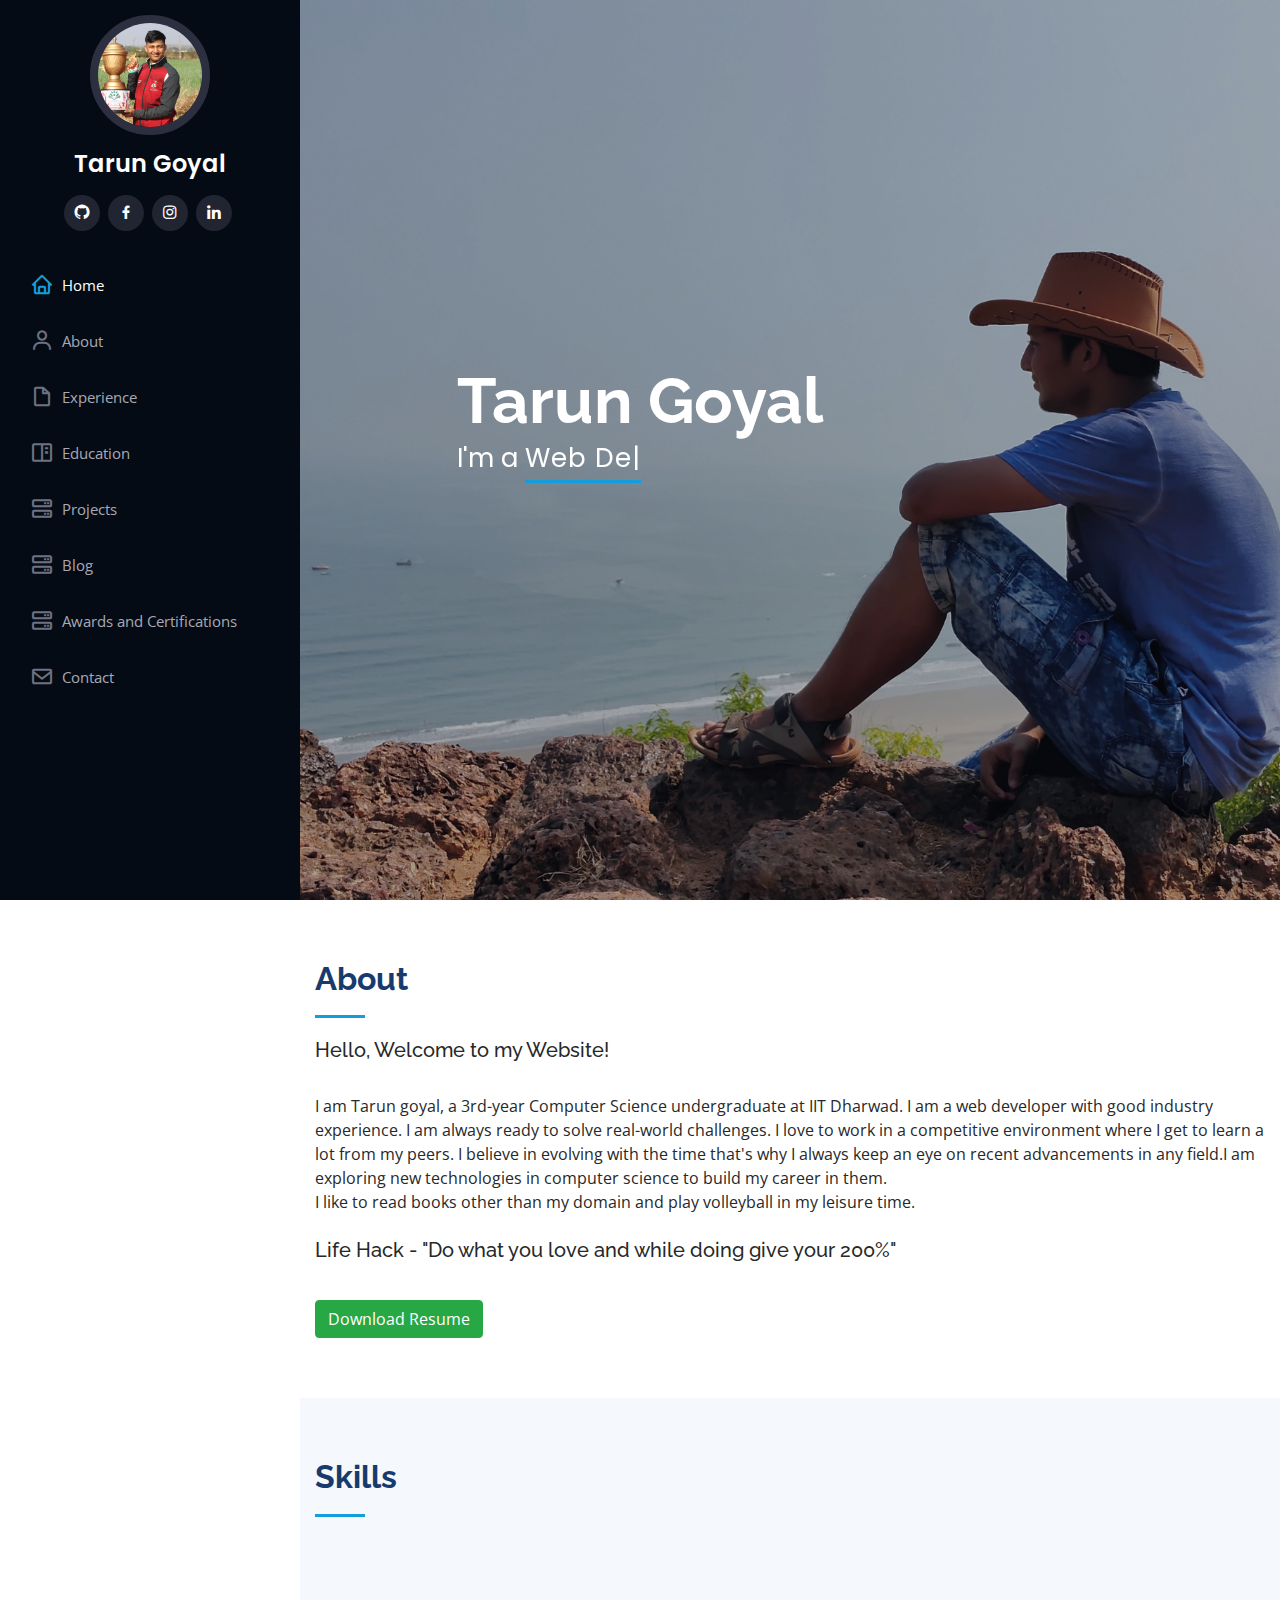
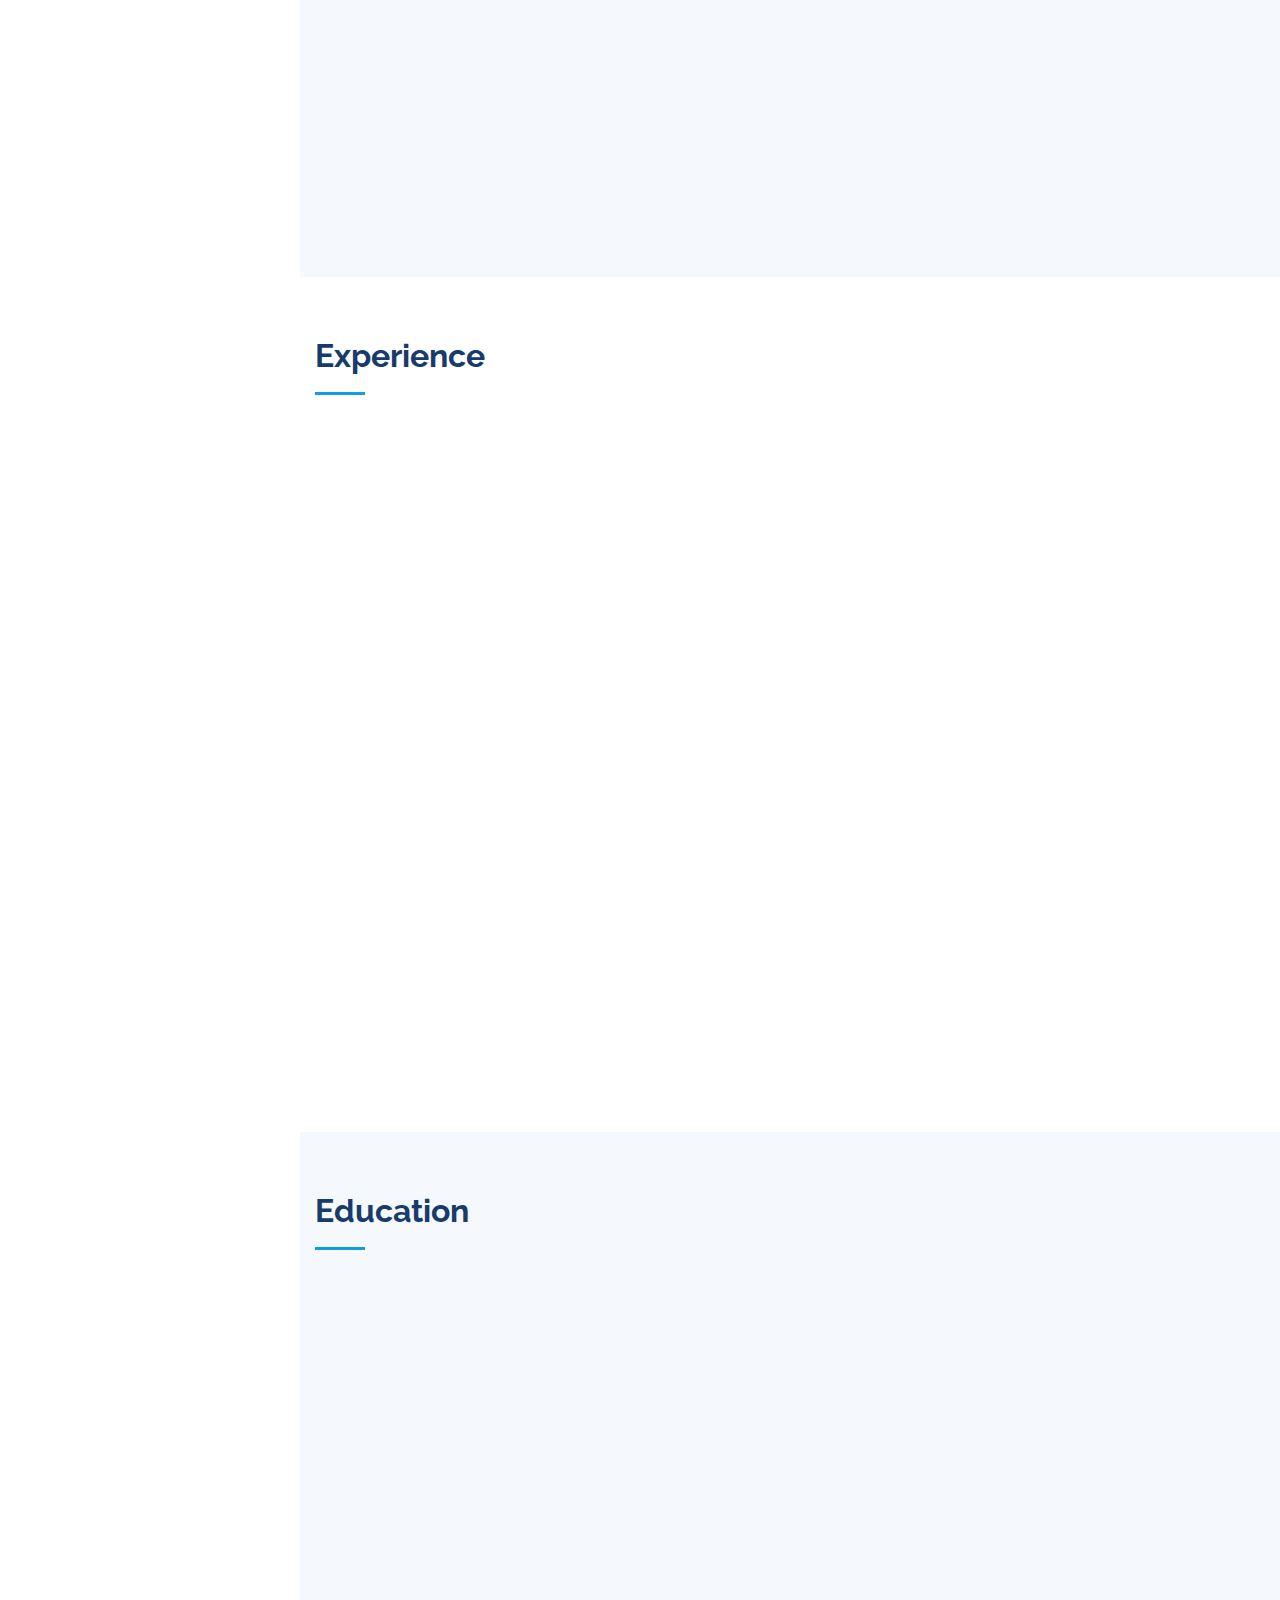
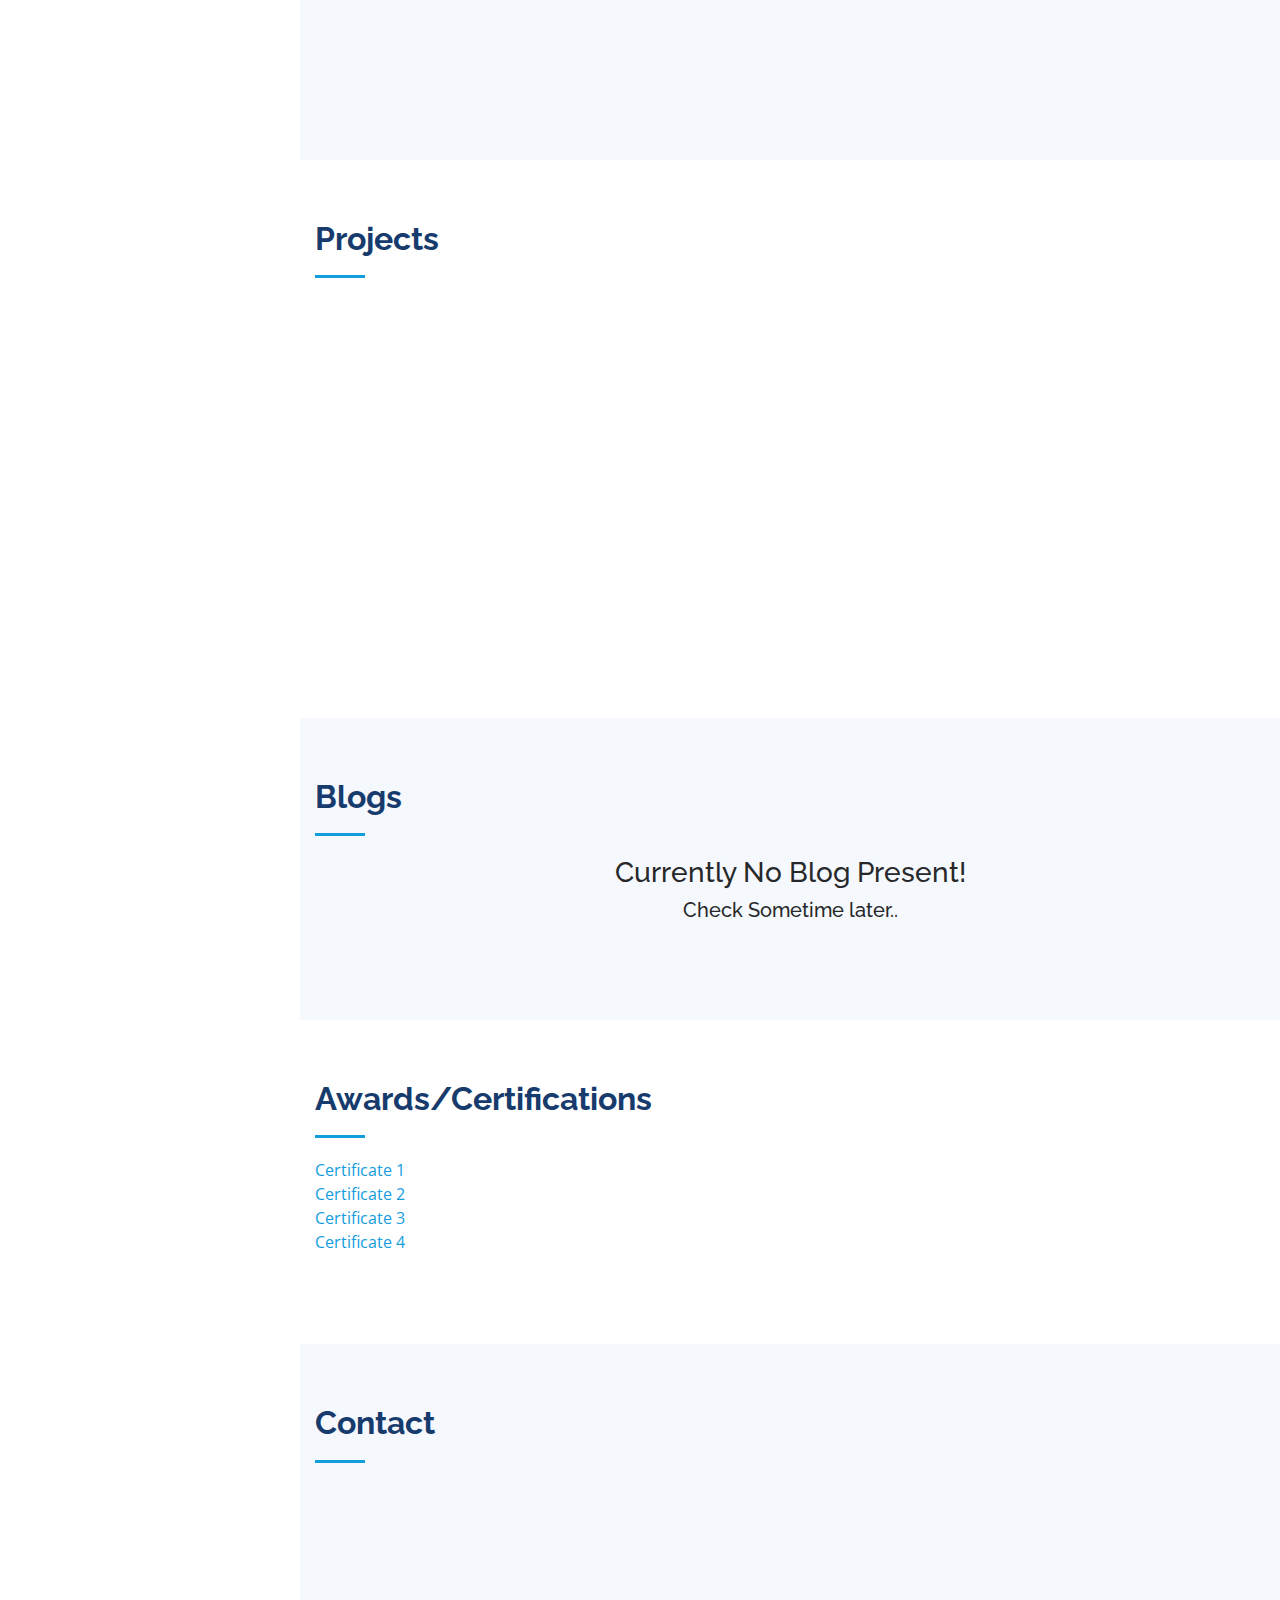
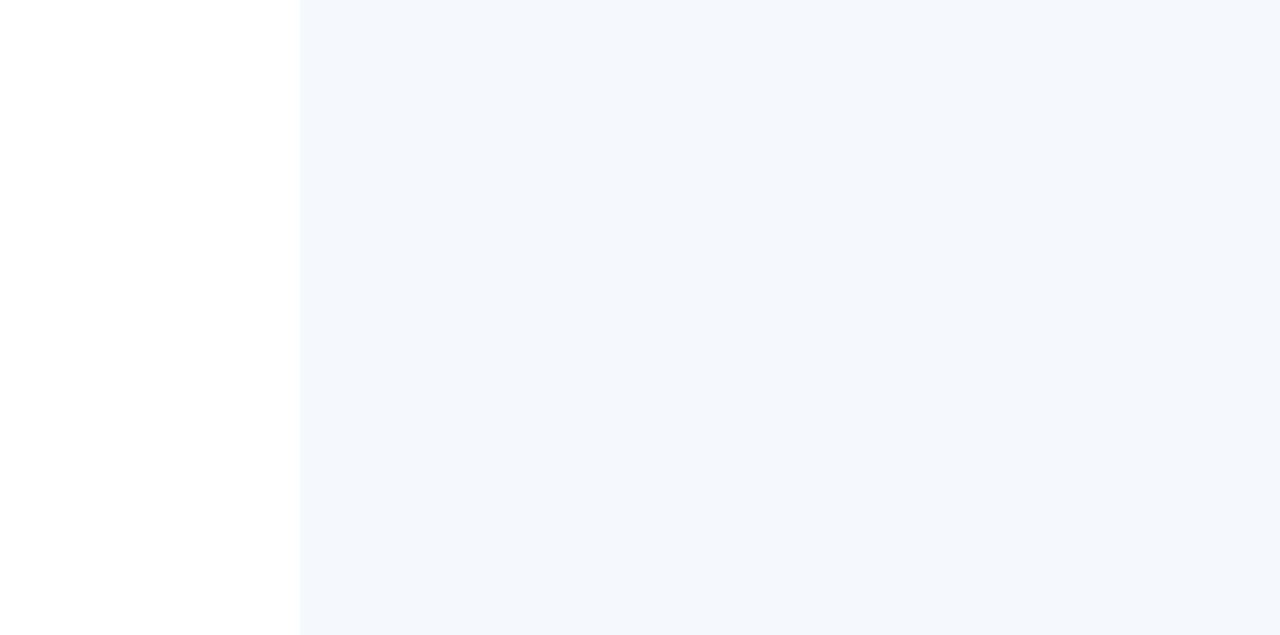
==== index.html @ 6cbf7405 "form spree for contact form" ====
<!DOCTYPE html>
<html lang="en">

<head>
  <meta charset="utf-8">
  <meta content="width=device-width, initial-scale=1.0" name="viewport">

  <title>Tarun-Index</title>
  <meta content="" name="description">
  <meta content="" name="keywords">

  <!-- Favicons -->
  <link href="assets/img/favicon.png" rel="icon">
  <link href="assets/img/apple-touch-icon.png" rel="apple-touch-icon">

  <!-- Google Fonts -->
  <link href="https://fonts.googleapis.com/css?family=Open+Sans:300,300i,400,400i,600,600i,700,700i|Raleway:300,300i,400,400i,500,500i,600,600i,700,700i|Poppins:300,300i,400,400i,500,500i,600,600i,700,700i" rel="stylesheet">

  <!-- Vendor CSS Files -->
  <link href="assets/vendor/bootstrap/css/bootstrap.min.css" rel="stylesheet">
  <link href="assets/vendor/icofont/icofont.min.css" rel="stylesheet">
  <link href="assets/vendor/boxicons/css/boxicons.min.css" rel="stylesheet">
  <link href="assets/vendor/venobox/venobox.css" rel="stylesheet">
  <link href="assets/vendor/owl.carousel/assets/owl.carousel.min.css" rel="stylesheet">
  <link href="assets/vendor/aos/aos.css" rel="stylesheet">

  <!-- Template Main CSS File -->
  <link href="assets/css/style.css" rel="stylesheet">

  <!-- =======================================================
  * Template Name: iPortfolio - v1.4.0
  * Template URL: https://bootstrapmade.com/iportfolio-bootstrap-portfolio-websites-template/
  * Author: BootstrapMade.com
  * License: https://bootstrapmade.com/license/
  ======================================================== -->
</head>

<body>

  <!-- ======= Mobile nav toggle button ======= -->
  <button type="button" class="mobile-nav-toggle d-xl-none"><i class="icofont-navigation-menu"></i></button>

  <!-- ======= Header ======= -->
  <header id="header">
    <div class="d-flex flex-column">

      <div class="profile">
        <img src="assets/img/tarun1b.png" alt="" class="img-fluid rounded-circle">
        <h1 class="text-light"><a href="index.html">Tarun Goyal</a></h1>
        <div class="social-links mt-3 text-center">
          <a href="https://github.com/TGtarun" class="github"><i class="bx bxl-github"></i></a>
          <a href="https://www.facebook.com/goyaltarun2002" class="facebook"><i class="bx bxl-facebook"></i></a>
          <a href="https://www.instagram.com/gt_tarun38/" class="instagram"><i class="bx bxl-instagram"></i></a>
          <a href="https://www.linkedin.com/in/tarun-goyal-74160417b/" class="linkedin"><i class="bx bxl-linkedin"></i></a>
        </div>
      </div>

      <nav class="nav-menu">
        <ul>
          <li class="active"><a href="index.html"><i class="bx bx-home"></i> <span>Home</span></a></li>
          <li><a href="#about"><i class="bx bx-user"></i> <span>About</span></a></li>
          <li><a href="#resume"><i class="bx bx-file-blank"></i> <span>Experience</span></a></li>
          <li><a href="#education"><i class="bx bx-book-content"></i>Education</a></li>
          <li><a href="#portfolio"><i class="bx bx-server"></i>Projects</a></li>
          <li><a href="#blog"><i class="bx bx-server"></i>Blog</a></li>
          <li><a href="#award"><i class="bx bx-server"></i>Awards and Certifications</a></li>
          <li><a href="#contact"><i class="bx bx-envelope"></i> Contact</a></li>

        </ul>
      </nav><!-- .nav-menu -->
      <button type="button" class="mobile-nav-toggle d-xl-none"><i class="icofont-navigation-menu"></i></button>

    </div>
  </header><!-- End Header -->

  <!-- ======= Hero Section ======= -->
  <section id="hero" class="d-flex flex-column justify-content-center align-items-center">
    <div class="hero-container" data-aos="fade-in">
      <h1>Tarun Goyal</h1>
      <p>I'm a <span class="typed" data-typed-items="Web Developer, Coder, AI/ML Enthusiast, 3rd Year Undergraduate at IIT Dharwad"></span></p>
    </div>
  </section><!-- End Hero -->

  <main id="main">

    <!-- ======= About Section ======= -->
    <section id="about" class="about">
      <div class="container">

        <div class="section-title">
          <h2>About</h2>
          <p><h5>Hello, Welcome to my Website!</h5><br>
            I am Tarun goyal, a 3rd-year Computer Science undergraduate at IIT Dharwad. I am a web developer with good industry experience.
            I am always ready to solve real-world challenges. I love to work in a competitive environment where I get to learn a lot from my peers. 
             I believe in evolving with the time that's why I always keep an eye on recent advancements in any field.I am exploring new technologies in computer science to build my career in them. <br>
            I like to read books other than my domain and play volleyball in my leisure time.<br><br>
             <h5>Life Hack - "Do what you love and while doing give your 200%"</h5></p>

        </div>

        <a download href="https://drive.google.com/file/d/1UiEBVqa0WfIek-sxCDHH0rqz52wagdsD/view?usp=sharing"><button class="btn btn-success" type="button">Download Resume</button></a>


      </div>
    </section><!-- End About Section -->


    <!-- ======= Skills Section ======= -->
    <section id="skills" class="skills section-bg">
      <div class="container">

        <div class="section-title">
          <h2>Skills</h2>
        </div>
        <div class="row skills-content">

          <div class="col-lg-6" data-aos="fade-up">

            <div class="progress">
              <span class="skill">NodeJs <i class="val">85%</i></span>
              <div class="progress-bar-wrap">
                <div class="progress-bar" role="progressbar" aria-valuenow="85" aria-valuemin="0" aria-valuemax="100"></div>
              </div>
            </div>

            <div class="progress">
              <span class="skill">Angular <i class="val">70%</i></span>
              <div class="progress-bar-wrap">
                <div class="progress-bar" role="progressbar" aria-valuenow="70" aria-valuemin="0" aria-valuemax="100"></div>
              </div>
            </div>
            <div class="progress">
              <span class="skill">C/C++ <i class="val">80%</i></span>
              <div class="progress-bar-wrap">
                <div class="progress-bar" role="progressbar" aria-valuenow="80" aria-valuemin="0" aria-valuemax="100"></div>
              </div>
            </div>
            <div class="progress">
              <span class="skill">HTML, CSS, Bootstrap <i class="val">90%</i></span>
              <div class="progress-bar-wrap">
                <div class="progress-bar" role="progressbar" aria-valuenow="90" aria-valuemin="0" aria-valuemax="100"></div>
              </div>
            </div>
            
            

          </div>

          <div class="col-lg-6" data-aos="fade-up" data-aos-delay="100">

            <div class="progress">
              <span class="skill">PHP <i class="val">55%</i></span>
              <div class="progress-bar-wrap">
                <div class="progress-bar" role="progressbar" aria-valuenow="55" aria-valuemin="0" aria-valuemax="100"></div>
              </div>
            </div>
            <div class="progress">
              <span class="skill">PHP <i class="val">75%</i></span>
              <div class="progress-bar-wrap">
                <div class="progress-bar" role="progressbar" aria-valuenow="75" aria-valuemin="0" aria-valuemax="100"></div>
              </div>
            </div>

            <div class="progress">
              <span class="skill">Github <i class="val">90%</i></span>
              <div class="progress-bar-wrap">
                <div class="progress-bar" role="progressbar" aria-valuenow="90" aria-valuemin="0" aria-valuemax="100"></div>
              </div>
            </div>

            <div class="progress">
              <span class="skill">MongoDB <i class="val">80%</i></span>
              <div class="progress-bar-wrap">
                <div class="progress-bar" role="progressbar" aria-valuenow="80" aria-valuemin="0" aria-valuemax="100"></div>
              </div>
            </div>

            <div class="progress">
              <span class="skill">Python <i class="val">70%</i></span>
              <div class="progress-bar-wrap">
                <div class="progress-bar" role="progressbar" aria-valuenow="70" aria-valuemin="0" aria-valuemax="100"></div>
              </div>
            </div>
            

          </div>

        </div>

      </div>
    </section><!-- End Skills Section -->

    <!-- ======= experience Section ======= -->
    <section id="resume" class="resume">
      <div class="container">

        <div class="section-title">
          <h2>Experience</h2>
        </div>

        <div class="row">
          <div class="col-lg-6" data-aos="fade-up" data-aos-delay="100">
            <div class="resume-item">
              <h4>Mean Stack Developer (Intern)</h4>
              <h5>1 Aug 2020 - 31 Aug 2020</h5>
              <p><em>Webshark Web Services, Bengaluru, IND </em></p>
              <ul>
                <li>Completed one web project for the companay.</li>
                <li>Made a real time chat facility using SocketIo. </li>
                <li>Used Google Map api libraries extensively.</li>
                <li>Tech Used - MEAN STACK, HTML, CSS, Bootstrap, JS</li>
                <li>Visit Website: <a href="www.xyz.com">Here</a></li>
              </ul>
            </div>
            <div class="resume-item">
              <h4>Full Stack Developer (Intern)</h4>
              <h5>June 2020, July 2020, Sept 2020</h5>
              <p><em>Esleem Innovations Pvt Ltd, Dharwad, IND</em></p>
              <ul>
                <li>Worked on a existing project there.</li>
                <li>Video Conferencing feature using Jitsi API.</li>
                <li>App depolyment using Heroku.</li>
                <li>Developed many new features as well as improve existing features. </li>
                <li>Visit Website: <a href="www.socials.com">Here</a></li>
              </ul>
            </div>
          </div>
        </div>

      </div>
    </section><!-- End Resume Section -->


        <!-- ======= Education Section ======= -->
    <section id="education" class="resume section-bg">
      <div class="container">

        <div class="section-title">
          <h2>Education</h2>
        </div>

        <div class="row">
          <div class="col-lg-6" data-aos="fade-up">
            <div class="resume-item">
              <h4>Bachelor of Technology (Computer Science)</h4>
              <h5>2018 - 2022 (Expected)</h5>
              <p><em>Indian Institute of Technology, Dharwad, India</em></p>
              <p>CGPA - 8.40</p>
            </div>
            <h3 class="resume-title">Schooling</h3>

            <div class="resume-item">
              <h4>S.R. International Academy</h4>
              <h5>2013 - 2018</h5>
              <p>Higher Secondary (12th) - 91.2%</p>
              <p>Secondary (10th) - 10/10 CGPA</p>
            </div>
          </div>
          
        </div>

      </div>
    </section><!-- End Resume Section -->

    <!-- ======= Project Section ======= -->
    <section id="portfolio" class="portfolio">
      <div class="container">

        <div class="section-title">
          <h2>Projects</h2>

        <div class="row portfolio-container" data-aos="fade-up" data-aos-delay="100">

          <div class="col-lg-4 col-md-6 portfolio-item filter-app">
            <div class="portfolio-wrap" style="height: 300px;" >
              <img src="assets/img/fesaw.png" class="img-fluid" alt="">
              <div class="portfolio-links">
                <a href="assets/img/fesaw.png" data-gall="portfolioGallery" class="venobox" title="App 1"><i class="bx bx-plus"></i></a>
                <a href="p3.html" title="More Details"><i class="bx bx-link"></i></a>
              </div>
            </div>
          </div>

          <div class="col-lg-4 col-md-6 portfolio-item filter-web">
            <div class="portfolio-wrap" style="height: 300px;">
              <img src="assets/img/matdaan.png" class="img-fluid" alt="">
              <div class="portfolio-links">
                <a href="assets/img/matdaan.png" data-gall="portfolioGallery" class="venobox" title="Web 3"><i class="bx bx-plus"></i></a>
                <a href="p2.html" title="More Details"><i class="bx bx-link"></i></a>
              </div>
            </div>
          </div>

          <div class="col-lg-4 col-md-6 portfolio-item filter-app">
            <div class="portfolio-wrap" style="height: 300px;">
              <img src="assets/img/p1b.png" class="img-fluid" alt="">
              <div class="portfolio-links">
                <a href="assets/img/p1b.png" data-gall="portfolioGallery" class="venobox" title="App 2"><i class="bx bx-plus"></i></a>
                <a href="p1.html" title="More Details"><i class="bx bx-link"></i></a>
              </div>
            </div>
          </div>

        </div>

      </div>
    </section><!-- End Portfolio Section -->


        <!-- ======= blog Section ======= -->
    <section id="blog" class="portfolio section-bg">
      <div class="container">

        <div class="section-title">
          <h2>Blogs</h2>

        <!-- <div class="row portfolio-container" data-aos="fade-up" data-aos-delay="100">

          <div class="col-lg-4 col-md-6 portfolio-item filter-app">
            <div class="portfolio-wrap">
              <img src="assets/img/portfolio/portfolio-1.jpg" class="img-fluid" alt="">
              <div class="portfolio-links">
                <a href="assets/img/portfolio/portfolio-1.jpg" data-gall="portfolioGallery" class="venobox" title="App 1"><i class="bx bx-plus"></i></a>
                <a href="blog-details.html" title="More Details"><i class="bx bx-link"></i></a>
              </div>
            </div>
          </div>

          <div class="col-lg-4 col-md-6 portfolio-item filter-web">
            <div class="portfolio-wrap">
              <img src="assets/img/portfolio/portfolio-2.jpg" class="img-fluid" alt="">
              <div class="portfolio-links">
                <a href="assets/img/portfolio/portfolio-2.jpg" data-gall="portfolioGallery" class="venobox" title="Web 3"><i class="bx bx-plus"></i></a>
                <a href="blog-details.html" title="More Details"><i class="bx bx-link"></i></a>
              </div>
            </div>
          </div>

          <div class="col-lg-4 col-md-6 portfolio-item filter-app">
            <div class="portfolio-wrap">
              <img src="assets/img/portfolio/portfolio-3.jpg" class="img-fluid" alt="">
              <div class="portfolio-links">
                <a href="assets/img/portfolio/portfolio-3.jpg" data-gall="portfolioGallery" class="venobox" title="App 2"><i class="bx bx-plus"></i></a>
                <a href="blog-details.html" title="More Details"><i class="bx bx-link"></i></a>
              </div>
            </div>
          </div>

        </div> -->

        <h3 class="text-center">Currently No Blog Present!</h3>
        <h5 class="text-center">Check Sometime later..</h5>
      </div>
    </section><!-- End Portfolio Section -->

        <!-- ======= award Section ======= -->
    <section id="award" class="portfolio">
      <div class="container">

        <div class="section-title">
          <h2>Awards/Certifications</h2> 
        	<a href="#">Certificate 1</a><br>
        	<a href="#">Certificate 2</a><br>
        	<a href="#">Certificate 3</a><br>
        	<a href="#">Certificate 4</a><br>
        

      </div>
    </section><!-- End Portfolio Section -->


    <!-- ======= Contact Section ======= -->
    <section id="contact" class="contact section-bg">
      <div class="container">

        <div class="section-title">
          <h2>Contact</h2>
          
        </div>

        <div class="row" data-aos="fade-in">

          <div class="col-lg-5 d-flex align-items-stretch">
            <div class="info">
              <div class="address">
                <i class="icofont-google-map"></i>
                <h4>Location:</h4>
                <p>House 4, Hostel 9, IIT Dharwad, Karnataka, IND 580001</p>
              </div>

              <div class="email">
                <i class="icofont-envelope"></i>
                <h4>Email:</h4>
                <p>goyaltarun2002@gmail.com</p>
              </div>


              <iframe src="https://maps.google.com/maps?q=IIT%20Dharwad&t=&z=13&ie=UTF8&iwloc=&output=embed" frameborder="0" style="border:0; width: 100%; height: 290px;" allowfullscreen></iframe>
            </div>

          </div>

          <div class="col-lg-7 mt-5 mt-lg-0 d-flex align-items-stretch">
            <form class="php-email-form" action="https://formspree.io/mzbkbnrv" method="POST">
              <div class="form-row">
                <div class="form-group col-md-6">
                  <label for="name">Your Name</label>
                  <input type="text" name="name" class="form-control" required/>

                </div>
                <div class="form-group col-md-6">
                  <label for="name">Your Email</label>
                  <input type="email" class="form-control" name="_replyto" required/>

                </div>
              </div>
              <div class="form-group">
                <label for="name">Subject</label>
                <input type="text" class="form-control" name="subject" required/>
              </div>
              <div class="form-group">
                <label for="name">Message</label>
                <textarea class="form-control" name="message" rows="10" required></textarea>
              </div>
  
              <div class="text-center"><button type="submit">Send Message</button></div>
            </form>
          </div>

        </div>

        <!-- <div class="row" data-aos="fade-in">
          <div class="info">
            <div class="row">
              <div class="col">
                <div class="address">
                  <i class="icofont-google-map"></i>
                  <h4>Location:</h4>
                  <p>House 4, Hostel 9, IIT Dharwad, Karnataka, IND 580001</p>
                </div>
              </div>
              <div class="col">
                <div class="email">
                  <i class="icofont-envelope"></i>
                  <h4>Email:</h4>
                  <p>goyaltarun2002@gmail.com</p>
                </div>
              </div>
            </div>
            
            <iframe src="https://maps.google.com/maps?q=IIT%20Dharwad&t=&z=13&ie=UTF8&iwloc=&output=embed" frameborder="0" style="border:0; width: 100%; height: 400px;" allowfullscreen></iframe>
          </div>
          
    

          

          

        </div> -->

      </div>
    </section><!-- End Contact Section -->

  </main><!-- End #main -->

  <!-- ======= Footer ======= -->
  <!--<footer id="footer">
    <div class="container">
      <div class="copyright">
        &copy; Copyright <strong><span>Tarun</span></strong>
      </div>

      <div class="credits">
      	All Rights Reserved<br>
        Designed by <a href="#">TarunGoyal</a>
      </div>
    </div>
  </footer> -->
  <!-- End  Footer -->

  <a href="#" class="back-to-top"><i class="icofont-simple-up"></i></a>

  <!-- Vendor JS Files -->
  <script src="assets/vendor/jquery/jquery.min.js"></script>
  <script src="assets/vendor/bootstrap/js/bootstrap.bundle.min.js"></script>
  <script src="assets/vendor/jquery.easing/jquery.easing.min.js"></script>
  <script src="assets/vendor/php-email-form/validate.js"></script>
  <script src="assets/vendor/waypoints/jquery.waypoints.min.js"></script>
  <script src="assets/vendor/counterup/counterup.min.js"></script>
  <script src="assets/vendor/isotope-layout/isotope.pkgd.min.js"></script>
  <script src="assets/vendor/venobox/venobox.min.js"></script>
  <script src="assets/vendor/owl.carousel/owl.carousel.min.js"></script>
  <script src="assets/vendor/typed.js/typed.min.js"></script>
  <script src="assets/vendor/aos/aos.js"></script>

  <!-- Template Main JS File -->
  <script src="assets/js/main.js"></script>

</body>

</html>
---- assets/vendor/venobox/venobox.css ----
/* ------ venobox.css --------*/
.vbox-overlay *, .vbox-overlay *:before, .vbox-overlay *:after{
    -webkit-backface-visibility: hidden;
    -webkit-box-sizing:border-box;
    -moz-box-sizing:border-box;
    box-sizing:border-box;
}
.vbox-overlay * { 
    -webkit-backface-visibility: visible;
    backface-visibility: visible;
}
.vbox-overlay{
    display: -webkit-flex;
    display: flex;
    -webkit-flex-direction: column;
    flex-direction: column;
    -webkit-justify-content: center;
    justify-content: center;
    -webkit-align-items: center;
    align-items: center;
    position: fixed;
    left: 0;
    top: 0;
    bottom: 0;
    right: 0;
    z-index: 999999;
}

/* ----- navigation ----- */
.vbox-title{
    width: 100%;
    height: 40px;
    float: left;
    text-align: center;
    line-height: 28px;
    font-size: 12px;
    padding: 6px 50px;
    overflow: hidden;
    position: fixed;
    display: none;
    left: 0;
    z-index: 89;
}
.vbox-close{
    cursor: pointer;
    position: fixed;
    top: -1px;
    right: 0;
    width: 50px;
    height: 40px;
    padding: 6px;
    display: block;
    background-position:10px center;
    overflow: hidden;
    font-size: 24px;
    line-height: 1;
    text-align: center;
    z-index: 99;
}
.vbox-left{
    cursor: pointer;
    position: fixed;
    left: 0;
    height: 40px;
    overflow: hidden;
    line-height: 28px;
    font-size: 12px;
    z-index: 99;
    display: flex;
    align-items:center;
}
.vbox-num{
    display: inline-block;
    margin: 6px 0 6px 15px;
}
/* ----- Social share ----- */
.vbox-share{
    line-height: 28px;
    font-size: 12px;
    overflow: hidden;
    position: fixed;
    left: 0;
    z-index: 98;
    display: flex;
    align-items:center;
    justify-content: center;
    width: 100%;
    text-align: center;
}
.vbox-share svg{
    max-height: 28px;
    width: 28px;
    z-index: 10;
    margin-left: 12px;
    margin-top: 6px;
    margin-bottom: 6px;
    vertical-align: middle;
}


/* ----- navigation ARROWS ----- */
.vbox-next, .vbox-prev{
    position: fixed;
    top: 50%;
    margin-top: -15px;
    overflow: hidden;
    cursor: pointer;
    display: block;
    width: 45px;
    height: 45px;
    z-index: 99;
}
.vbox-next span, .vbox-prev span{
    position: relative;
    width: 20px;
    height: 20px;
    border: 2px solid transparent;
    border-top-color: #B6B6B6;
    border-right-color: #B6B6B6;
    text-indent: -100px;
    position: absolute;
    top: 8px;
    display: block;
}
.vbox-prev{
    left: 15px;
}
.vbox-next{
    right: 15px;
}
.vbox-prev span{
    left: 10px;
    -ms-transform: rotate(-135deg);
    -webkit-transform: rotate(-135deg);
    transform: rotate(-135deg);
}
.vbox-next span{
    -ms-transform: rotate(45deg);
    -webkit-transform: rotate(45deg);
    transform: rotate(45deg);
    right: 10px;
}
/* ------- inline window ------ */
.vbox-inline{
    width: 420px;
    height: 315px;
    height: 70vh;
    padding: 10px;
    background: #fff;
    margin: 0 auto;
    overflow: auto;
    text-align: left;
}
/* ------- Video & iFrames window ------ */
.venoframe{
    max-width: 100%;
    width: 100%;
    border: none;
    width: 100%;
    height: 260px;
    height: 70vh;
}
.venoframe.vbvid{
    height: 260px;
}
@media (min-width: 768px) {
    .venoframe, .vbox-inline{
        width: 90%;
        height: 360px;
        height: 70vh;
    }
    .venoframe.vbvid{
        width: 640px;
        height: 360px;
    }
}
@media (min-width: 992px) {
    .venoframe, .vbox-inline{
        max-width: 1200px;
        width: 80%;
        height: 540px;
        height: 70vh;
    }
    .venoframe.vbvid{
        width: 960px;
        height: 540px;
    }
}
/* 
Please do NOT edit this part! 
or at least read this note: http://i.imgur.com/7C0ws9e.gif
*/
.vbox-open{
    overflow: hidden;
}
.vbox-container{
    position: absolute;
    left: 0;
    right: 0;
    top: 0;
    bottom: 0;
    overflow-x: hidden;
    overflow-y: scroll;
    overflow-scrolling: touch;
    -webkit-overflow-scrolling: touch;
    z-index: 20;
    max-height: 100%;

}

.vbox-content{
    text-align: center;
    float: left;
    width: 100%;
    position: relative;
    overflow: hidden;
    padding: 20px 4%;
}
.vbox-container img{
    max-width: 100%;
    height: auto;
}
.vbox-figlio{
    box-shadow: 0 0 12px rgba(0,0,0,0.19), 0 6px 6px rgba(0,0,0,0.23);
    max-width: 100%;
    text-align: initial;
}
img.vbox-figlio{
    -webkit-user-select: none;
-khtml-user-select: none;
-moz-user-select: none;
-o-user-select: none;
user-select: none;
}
.vbox-content.swipe-left{
    margin-left: -200px !important;
}
.vbox-content.swipe-right{
    margin-left: 200px !important;
}
.vbox-animated{
    webkit-transition: margin 300ms ease-out;
    transition: margin 300ms ease-out;
}

/* ---------- preloader ----------
 * SPINKIT 
 * http://tobiasahlin.com/spinkit/
-------------------------------- */
.sk-double-bounce,.sk-rotating-plane{width:40px;height:40px;margin:40px auto}.sk-rotating-plane{background-color:#333;-webkit-animation:sk-rotatePlane 1.2s infinite ease-in-out;animation:sk-rotatePlane 1.2s infinite ease-in-out}@-webkit-keyframes sk-rotatePlane{0%{-webkit-transform:perspective(120px) rotateX(0) rotateY(0);transform:perspective(120px) rotateX(0) rotateY(0)}50%{-webkit-transform:perspective(120px) rotateX(-180.1deg) rotateY(0);transform:perspective(120px) rotateX(-180.1deg) rotateY(0)}100%{-webkit-transform:perspective(120px) rotateX(-180deg) rotateY(-179.9deg);transform:perspective(120px) rotateX(-180deg) rotateY(-179.9deg)}}@keyframes sk-rotatePlane{0%{-webkit-transform:perspective(120px) rotateX(0) rotateY(0);transform:perspective(120px) rotateX(0) rotateY(0)}50%{-webkit-transform:perspective(120px) rotateX(-180.1deg) rotateY(0);transform:perspective(120px) rotateX(-180.1deg) rotateY(0)}100%{-webkit-transform:perspective(120px) rotateX(-180deg) rotateY(-179.9deg);transform:perspective(120px) rotateX(-180deg) rotateY(-179.9deg)}}.sk-double-bounce{position:relative}.sk-double-bounce .sk-child{width:100%;height:100%;border-radius:50%;background-color:#333;opacity:.6;position:absolute;top:0;left:0;-webkit-animation:sk-doubleBounce 2s infinite ease-in-out;animation:sk-doubleBounce 2s infinite ease-in-out}.sk-chasing-dots .sk-child,.sk-spinner-pulse,.sk-three-bounce .sk-child{background-color:#333;border-radius:100%}.sk-double-bounce .sk-double-bounce2{-webkit-animation-delay:-1s;animation-delay:-1s}@-webkit-keyframes sk-doubleBounce{0%,100%{-webkit-transform:scale(0);transform:scale(0)}50%{-webkit-transform:scale(1);transform:scale(1)}}@keyframes sk-doubleBounce{0%,100%{-webkit-transform:scale(0);transform:scale(0)}50%{-webkit-transform:scale(1);transform:scale(1)}}.sk-wave{margin:40px auto;width:50px;height:40px;text-align:center;font-size:10px}.sk-wave .sk-rect{background-color:#333;height:100%;width:6px;display:inline-block;-webkit-animation:sk-waveStretchDelay 1.2s infinite ease-in-out;animation:sk-waveStretchDelay 1.2s infinite ease-in-out}.sk-wave .sk-rect1{-webkit-animation-delay:-1.2s;animation-delay:-1.2s}.sk-wave .sk-rect2{-webkit-animation-delay:-1.1s;animation-delay:-1.1s}.sk-wave .sk-rect3{-webkit-animation-delay:-1s;animation-delay:-1s}.sk-wave .sk-rect4{-webkit-animation-delay:-.9s;animation-delay:-.9s}.sk-wave .sk-rect5{-webkit-animation-delay:-.8s;animation-delay:-.8s}@-webkit-keyframes sk-waveStretchDelay{0%,100%,40%{-webkit-transform:scaleY(.4);transform:scaleY(.4)}20%{-webkit-transform:scaleY(1);transform:scaleY(1)}}@keyframes sk-waveStretchDelay{0%,100%,40%{-webkit-transform:scaleY(.4);transform:scaleY(.4)}20%{-webkit-transform:scaleY(1);transform:scaleY(1)}}.sk-wandering-cubes{margin:40px auto;width:40px;height:40px;position:relative}.sk-wandering-cubes .sk-cube{background-color:#333;width:10px;height:10px;position:absolute;top:0;left:0;-webkit-animation:sk-wanderingCube 1.8s ease-in-out -1.8s infinite both;animation:sk-wanderingCube 1.8s ease-in-out -1.8s infinite both}.sk-chasing-dots,.sk-spinner-pulse{width:40px;height:40px;margin:40px auto}.sk-wandering-cubes .sk-cube2{-webkit-animation-delay:-.9s;animation-delay:-.9s}@-webkit-keyframes sk-wanderingCube{0%{-webkit-transform:rotate(0);transform:rotate(0)}25%{-webkit-transform:translateX(30px) rotate(-90deg) scale(.5);transform:translateX(30px) rotate(-90deg) scale(.5)}50%{-webkit-transform:translateX(30px) translateY(30px) rotate(-179deg);transform:translateX(30px) translateY(30px) rotate(-179deg)}50.1%{-webkit-transform:translateX(30px) translateY(30px) rotate(-180deg);transform:translateX(30px) translateY(30px) rotate(-180deg)}75%{-webkit-transform:translateX(0) translateY(30px) rotate(-270deg) scale(.5);transform:translateX(0) translateY(30px) rotate(-270deg) scale(.5)}100%{-webkit-transform:rotate(-360deg);transform:rotate(-360deg)}}@keyframes sk-wanderingCube{0%{-webkit-transform:rotate(0);transform:rotate(0)}25%{-webkit-transform:translateX(30px) rotate(-90deg) scale(.5);transform:translateX(30px) rotate(-90deg) scale(.5)}50%{-webkit-transform:translateX(30px) translateY(30px) rotate(-179deg);transform:translateX(30px) translateY(30px) rotate(-179deg)}50.1%{-webkit-transform:translateX(30px) translateY(30px) rotate(-180deg);transform:translateX(30px) translateY(30px) rotate(-180deg)}75%{-webkit-transform:translateX(0) translateY(30px) rotate(-270deg) scale(.5);transform:translateX(0) translateY(30px) rotate(-270deg) scale(.5)}100%{-webkit-transform:rotate(-360deg);transform:rotate(-360deg)}}.sk-spinner-pulse{-webkit-animation:sk-pulseScaleOut 1s infinite ease-in-out;animation:sk-pulseScaleOut 1s infinite ease-in-out}@-webkit-keyframes sk-pulseScaleOut{0%{-webkit-transform:scale(0);transform:scale(0)}100%{-webkit-transform:scale(1);transform:scale(1);opacity:0}}@keyframes sk-pulseScaleOut{0%{-webkit-transform:scale(0);transform:scale(0)}100%{-webkit-transform:scale(1);transform:scale(1);opacity:0}}.sk-chasing-dots{position:relative;text-align:center;-webkit-animation:sk-chasingDotsRotate 2s infinite linear;animation:sk-chasingDotsRotate 2s infinite linear}.sk-chasing-dots .sk-child{width:60%;height:60%;display:inline-block;position:absolute;top:0;-webkit-animation:sk-chasingDotsBounce 2s infinite ease-in-out;animation:sk-chasingDotsBounce 2s infinite ease-in-out}.sk-chasing-dots .sk-dot2{top:auto;bottom:0;-webkit-animation-delay:-1s;animation-delay:-1s}@-webkit-keyframes sk-chasingDotsRotate{100%{-webkit-transform:rotate(360deg);transform:rotate(360deg)}}@keyframes sk-chasingDotsRotate{100%{-webkit-transform:rotate(360deg);transform:rotate(360deg)}}@-webkit-keyframes sk-chasingDotsBounce{0%,100%{-webkit-transform:scale(0);transform:scale(0)}50%{-webkit-transform:scale(1);transform:scale(1)}}@keyframes sk-chasingDotsBounce{0%,100%{-webkit-transform:scale(0);transform:scale(0)}50%{-webkit-transform:scale(1);transform:scale(1)}}.sk-three-bounce{margin:40px auto;width:80px;text-align:center}.sk-three-bounce .sk-child{width:20px;height:20px;display:inline-block;-webkit-animation:sk-three-bounce 1.4s ease-in-out 0s infinite both;animation:sk-three-bounce 1.4s ease-in-out 0s infinite both}.sk-circle .sk-child:before,.sk-fading-circle .sk-circle:before{display:block;border-radius:100%;content:'';background-color:#333}.sk-three-bounce .sk-bounce1{-webkit-animation-delay:-.32s;animation-delay:-.32s}.sk-three-bounce .sk-bounce2{-webkit-animation-delay:-.16s;animation-delay:-.16s}@-webkit-keyframes sk-three-bounce{0%,100%,80%{-webkit-transform:scale(0);transform:scale(0)}40%{-webkit-transform:scale(1);transform:scale(1)}}@keyframes sk-three-bounce{0%,100%,80%{-webkit-transform:scale(0);transform:scale(0)}40%{-webkit-transform:scale(1);transform:scale(1)}}.sk-circle{margin:40px auto;width:40px;height:40px;position:relative}.sk-circle .sk-child{width:100%;height:100%;position:absolute;left:0;top:0}.sk-circle .sk-child:before{margin:0 auto;width:15%;height:15%;-webkit-animation:sk-circleBounceDelay 1.2s infinite ease-in-out both;animation:sk-circleBounceDelay 1.2s infinite ease-in-out both}.sk-circle .sk-circle2{-webkit-transform:rotate(30deg);-ms-transform:rotate(30deg);transform:rotate(30deg)}.sk-circle .sk-circle3{-webkit-transform:rotate(60deg);-ms-transform:rotate(60deg);transform:rotate(60deg)}.sk-circle .sk-circle4{-webkit-transform:rotate(90deg);-ms-transform:rotate(90deg);transform:rotate(90deg)}.sk-circle .sk-circle5{-webkit-transform:rotate(120deg);-ms-transform:rotate(120deg);transform:rotate(120deg)}.sk-circle .sk-circle6{-webkit-transform:rotate(150deg);-ms-transform:rotate(150deg);transform:rotate(150deg)}.sk-circle .sk-circle7{-webkit-transform:rotate(180deg);-ms-transform:rotate(180deg);transform:rotate(180deg)}.sk-circle .sk-circle8{-webkit-transform:rotate(210deg);-ms-transform:rotate(210deg);transform:rotate(210deg)}.sk-circle .sk-circle9{-webkit-transform:rotate(240deg);-ms-transform:rotate(240deg);transform:rotate(240deg)}.sk-circle .sk-circle10{-webkit-transform:rotate(270deg);-ms-transform:rotate(270deg);transform:rotate(270deg)}.sk-circle .sk-circle11{-webkit-transform:rotate(300deg);-ms-transform:rotate(300deg);transform:rotate(300deg)}.sk-circle .sk-circle12{-webkit-transform:rotate(330deg);-ms-transform:rotate(330deg);transform:rotate(330deg)}.sk-circle .sk-circle2:before{-webkit-animation-delay:-1.1s;animation-delay:-1.1s}.sk-circle .sk-circle3:before{-webkit-animation-delay:-1s;animation-delay:-1s}.sk-circle .sk-circle4:before{-webkit-animation-delay:-.9s;animation-delay:-.9s}.sk-circle .sk-circle5:before{-webkit-animation-delay:-.8s;animation-delay:-.8s}.sk-circle .sk-circle6:before{-webkit-animation-delay:-.7s;animation-delay:-.7s}.sk-circle .sk-circle7:before{-webkit-animation-delay:-.6s;animation-delay:-.6s}.sk-circle .sk-circle8:before{-webkit-animation-delay:-.5s;animation-delay:-.5s}.sk-circle .sk-circle9:before{-webkit-animation-delay:-.4s;animation-delay:-.4s}.sk-circle .sk-circle10:before{-webkit-animation-delay:-.3s;animation-delay:-.3s}.sk-circle .sk-circle11:before{-webkit-animation-delay:-.2s;animation-delay:-.2s}.sk-circle .sk-circle12:before{-webkit-animation-delay:-.1s;animation-delay:-.1s}@-webkit-keyframes sk-circleBounceDelay{0%,100%,80%{-webkit-transform:scale(0);transform:scale(0)}40%{-webkit-transform:scale(1);transform:scale(1)}}@keyframes sk-circleBounceDelay{0%,100%,80%{-webkit-transform:scale(0);transform:scale(0)}40%{-webkit-transform:scale(1);transform:scale(1)}}.sk-cube-grid{width:40px;height:40px;margin:40px auto}.sk-cube-grid .sk-cube{width:33.33%;height:33.33%;background-color:#333;float:left;-webkit-animation:sk-cubeGridScaleDelay 1.3s infinite ease-in-out;animation:sk-cubeGridScaleDelay 1.3s infinite ease-in-out}.sk-cube-grid .sk-cube1{-webkit-animation-delay:.2s;animation-delay:.2s}.sk-cube-grid .sk-cube2{-webkit-animation-delay:.3s;animation-delay:.3s}.sk-cube-grid .sk-cube3{-webkit-animation-delay:.4s;animation-delay:.4s}.sk-cube-grid .sk-cube4{-webkit-animation-delay:.1s;animation-delay:.1s}.sk-cube-grid .sk-cube5{-webkit-animation-delay:.2s;animation-delay:.2s}.sk-cube-grid .sk-cube6{-webkit-animation-delay:.3s;animation-delay:.3s}.sk-cube-grid .sk-cube7{-webkit-animation-delay:0ms;animation-delay:0ms}.sk-cube-grid .sk-cube8{-webkit-animation-delay:.1s;animation-delay:.1s}.sk-cube-grid .sk-cube9{-webkit-animation-delay:.2s;animation-delay:.2s}@-webkit-keyframes sk-cubeGridScaleDelay{0%,100%,70%{-webkit-transform:scale3D(1,1,1);transform:scale3D(1,1,1)}35%{-webkit-transform:scale3D(0,0,1);transform:scale3D(0,0,1)}}@keyframes sk-cubeGridScaleDelay{0%,100%,70%{-webkit-transform:scale3D(1,1,1);transform:scale3D(1,1,1)}35%{-webkit-transform:scale3D(0,0,1);transform:scale3D(0,0,1)}}.sk-fading-circle{margin:40px auto;width:40px;height:40px;position:relative}.sk-fading-circle .sk-circle{width:100%;height:100%;position:absolute;left:0;top:0}.sk-fading-circle .sk-circle:before{margin:0 auto;width:15%;height:15%;-webkit-animation:sk-circleFadeDelay 1.2s infinite ease-in-out both;animation:sk-circleFadeDelay 1.2s infinite ease-in-out both}.sk-fading-circle .sk-circle2{-webkit-transform:rotate(30deg);-ms-transform:rotate(30deg);transform:rotate(30deg)}.sk-fading-circle .sk-circle3{-webkit-transform:rotate(60deg);-ms-transform:rotate(60deg);transform:rotate(60deg)}.sk-fading-circle .sk-circle4{-webkit-transform:rotate(90deg);-ms-transform:rotate(90deg);transform:rotate(90deg)}.sk-fading-circle .sk-circle5{-webkit-transform:rotate(120deg);-ms-transform:rotate(120deg);transform:rotate(120deg)}.sk-fading-circle .sk-circle6{-webkit-transform:rotate(150deg);-ms-transform:rotate(150deg);transform:rotate(150deg)}.sk-fading-circle .sk-circle7{-webkit-transform:rotate(180deg);-ms-transform:rotate(180deg);transform:rotate(180deg)}.sk-fading-circle .sk-circle8{-webkit-transform:rotate(210deg);-ms-transform:rotate(210deg);transform:rotate(210deg)}.sk-fading-circle .sk-circle9{-webkit-transform:rotate(240deg);-ms-transform:rotate(240deg);transform:rotate(240deg)}.sk-fading-circle .sk-circle10{-webkit-transform:rotate(270deg);-ms-transform:rotate(270deg);transform:rotate(270deg)}.sk-fading-circle .sk-circle11{-webkit-transform:rotate(300deg);-ms-transform:rotate(300deg);transform:rotate(300deg)}.sk-fading-circle .sk-circle12{-webkit-transform:rotate(330deg);-ms-transform:rotate(330deg);transform:rotate(330deg)}.sk-fading-circle .sk-circle2:before{-webkit-animation-delay:-1.1s;animation-delay:-1.1s}.sk-fading-circle .sk-circle3:before{-webkit-animation-delay:-1s;animation-delay:-1s}.sk-fading-circle .sk-circle4:before{-webkit-animation-delay:-.9s;animation-delay:-.9s}.sk-fading-circle .sk-circle5:before{-webkit-animation-delay:-.8s;animation-delay:-.8s}.sk-fading-circle .sk-circle6:before{-webkit-animation-delay:-.7s;animation-delay:-.7s}.sk-fading-circle .sk-circle7:before{-webkit-animation-delay:-.6s;animation-delay:-.6s}.sk-fading-circle .sk-circle8:before{-webkit-animation-delay:-.5s;animation-delay:-.5s}.sk-fading-circle .sk-circle9:before{-webkit-animation-delay:-.4s;animation-delay:-.4s}.sk-fading-circle .sk-circle10:before{-webkit-animation-delay:-.3s;animation-delay:-.3s}.sk-fading-circle .sk-circle11:before{-webkit-animation-delay:-.2s;animation-delay:-.2s}.sk-fading-circle .sk-circle12:before{-webkit-animation-delay:-.1s;animation-delay:-.1s}@-webkit-keyframes sk-circleFadeDelay{0%,100%,39%{opacity:0}40%{opacity:1}}@keyframes sk-circleFadeDelay{0%,100%,39%{opacity:0}40%{opacity:1}}.sk-folding-cube{margin:40px auto;width:40px;height:40px;position:relative;-webkit-transform:rotateZ(45deg);transform:rotateZ(45deg)}.sk-folding-cube .sk-cube{float:left;width:50%;height:50%;position:relative;-webkit-transform:scale(1.1);-ms-transform:scale(1.1);transform:scale(1.1)}.sk-folding-cube .sk-cube:before{content:'';position:absolute;top:0;left:0;width:100%;height:100%;background-color:#333;-webkit-animation:sk-foldCubeAngle 2.4s infinite linear both;animation:sk-foldCubeAngle 2.4s infinite linear both;-webkit-transform-origin:100% 100%;-ms-transform-origin:100% 100%;transform-origin:100% 100%}.sk-folding-cube .sk-cube2{-webkit-transform:scale(1.1) rotateZ(90deg);transform:scale(1.1) rotateZ(90deg)}.sk-folding-cube .sk-cube3{-webkit-transform:scale(1.1) rotateZ(180deg);transform:scale(1.1) rotateZ(180deg)}.sk-folding-cube .sk-cube4{-webkit-transform:scale(1.1) rotateZ(270deg);transform:scale(1.1) rotateZ(270deg)}.sk-folding-cube .sk-cube2:before{-webkit-animation-delay:.3s;animation-delay:.3s}.sk-folding-cube .sk-cube3:before{-webkit-animation-delay:.6s;animation-delay:.6s}.sk-folding-cube .sk-cube4:before{-webkit-animation-delay:.9s;animation-delay:.9s}@-webkit-keyframes sk-foldCubeAngle{0%,10%{-webkit-transform:perspective(140px) rotateX(-180deg);transform:perspective(140px) rotateX(-180deg);opacity:0}25%,75%{-webkit-transform:perspective(140px) rotateX(0);transform:perspective(140px) rotateX(0);opacity:1}100%,90%{-webkit-transform:perspective(140px) rotateY(180deg);transform:perspective(140px) rotateY(180deg);opacity:0}}@keyframes sk-foldCubeAngle{0%,10%{-webkit-transform:perspective(140px) rotateX(-180deg);transform:perspective(140px) rotateX(-180deg);opacity:0}25%,75%{-webkit-transform:perspective(140px) rotateX(0);transform:perspective(140px) rotateX(0);opacity:1}100%,90%{-webkit-transform:perspective(140px) rotateY(180deg);transform:perspective(140px) rotateY(180deg);opacity:0}}
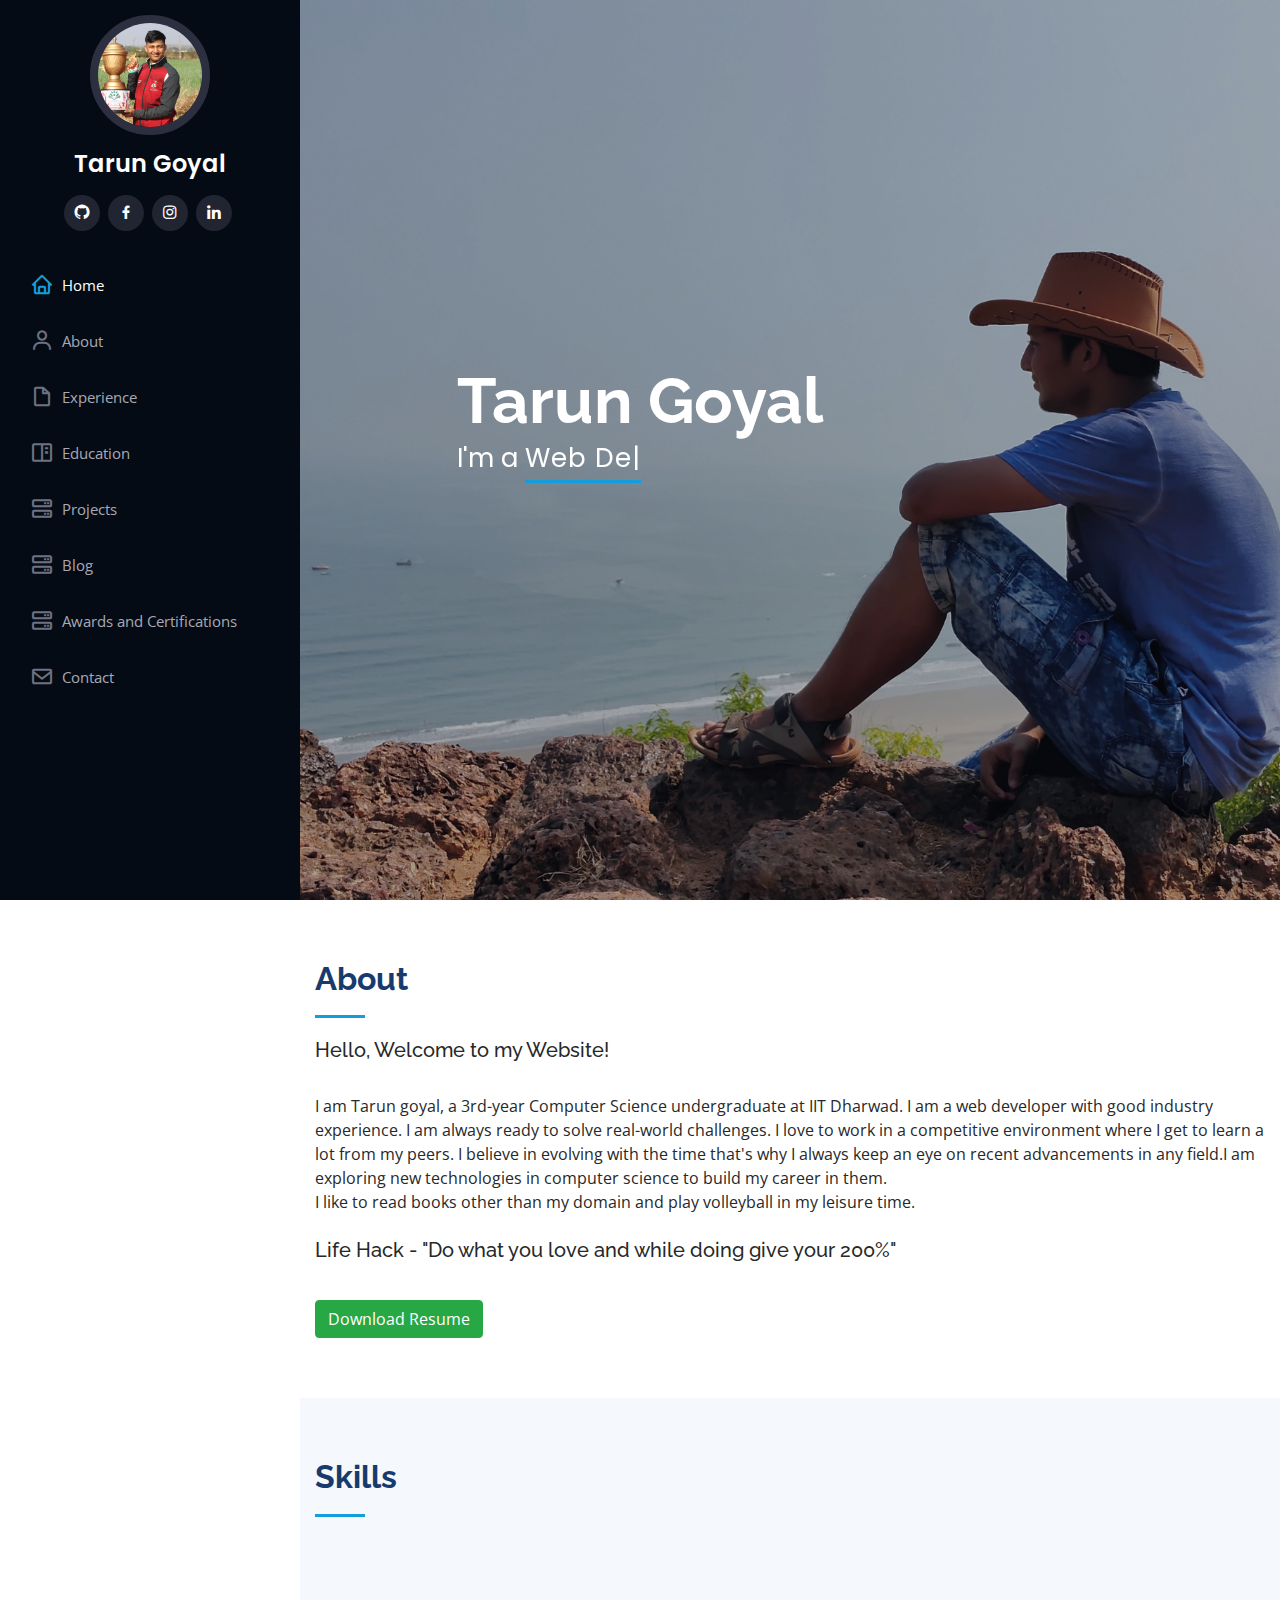
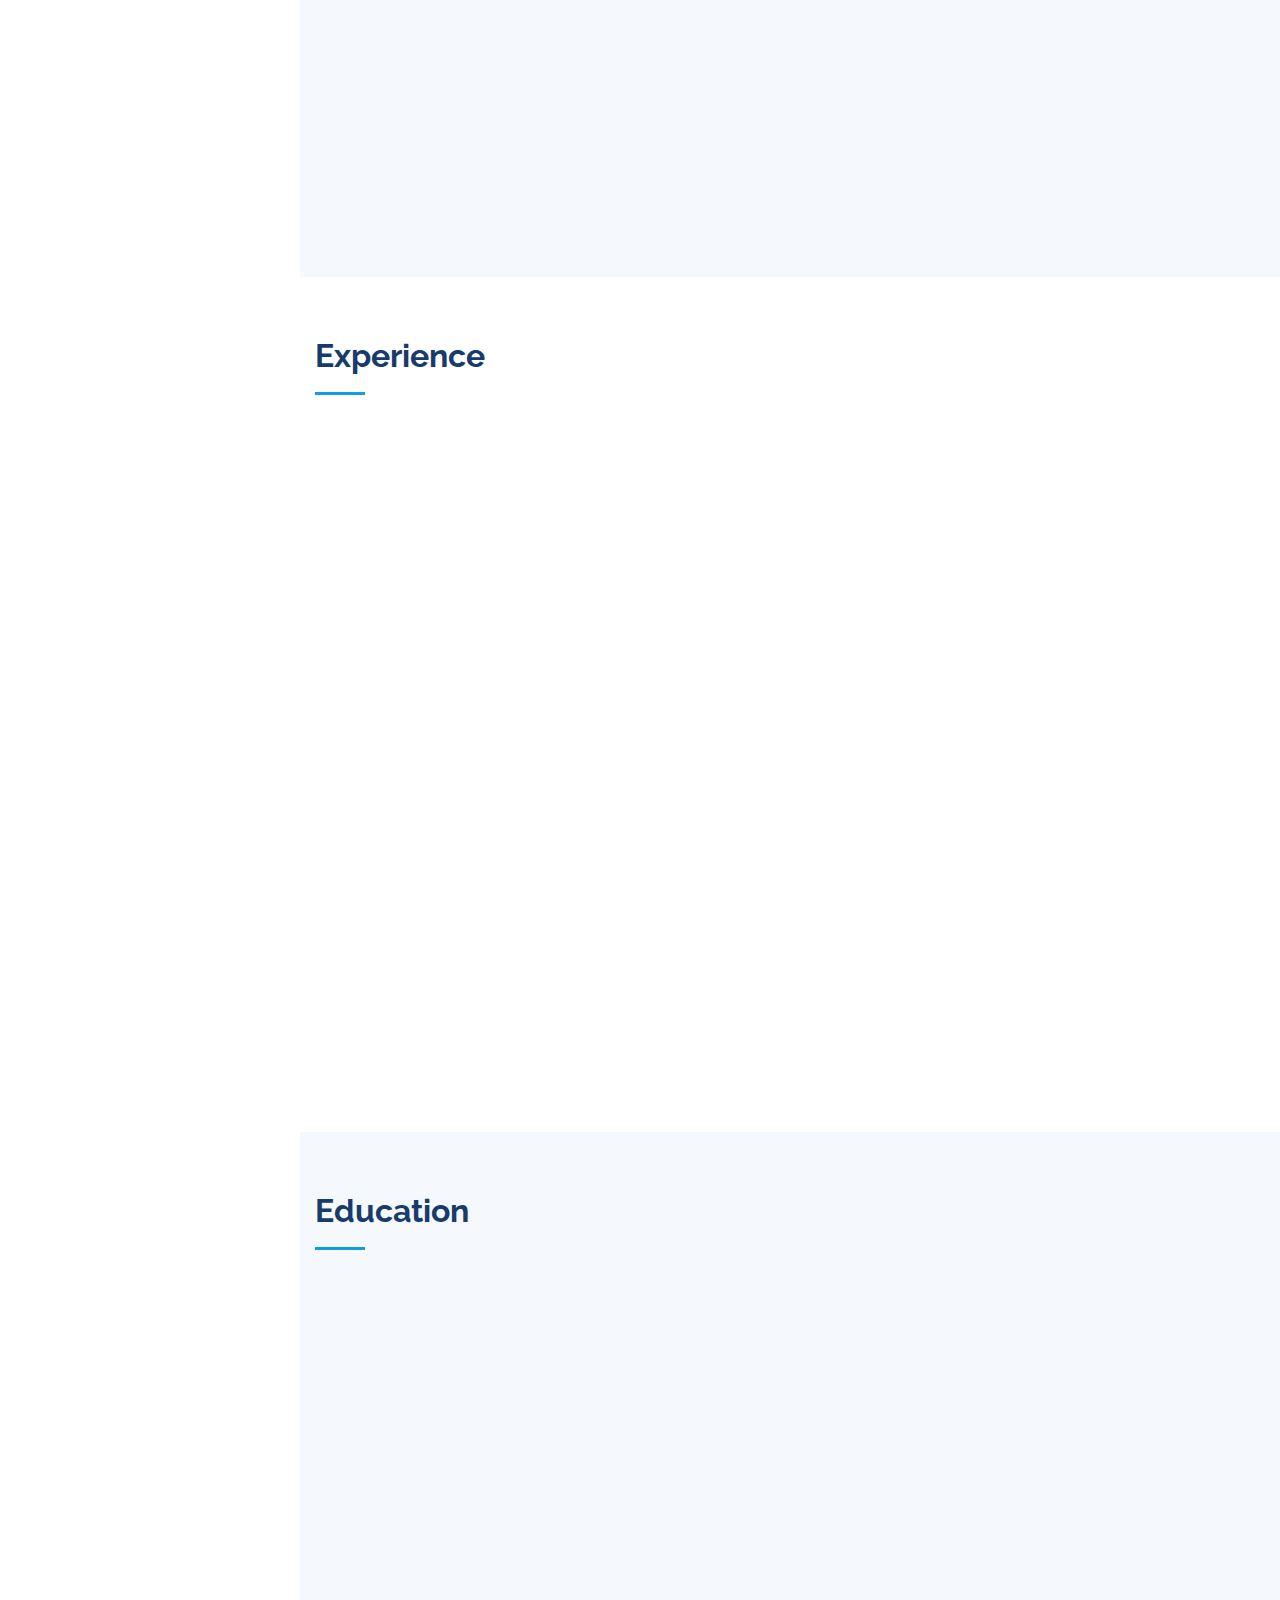
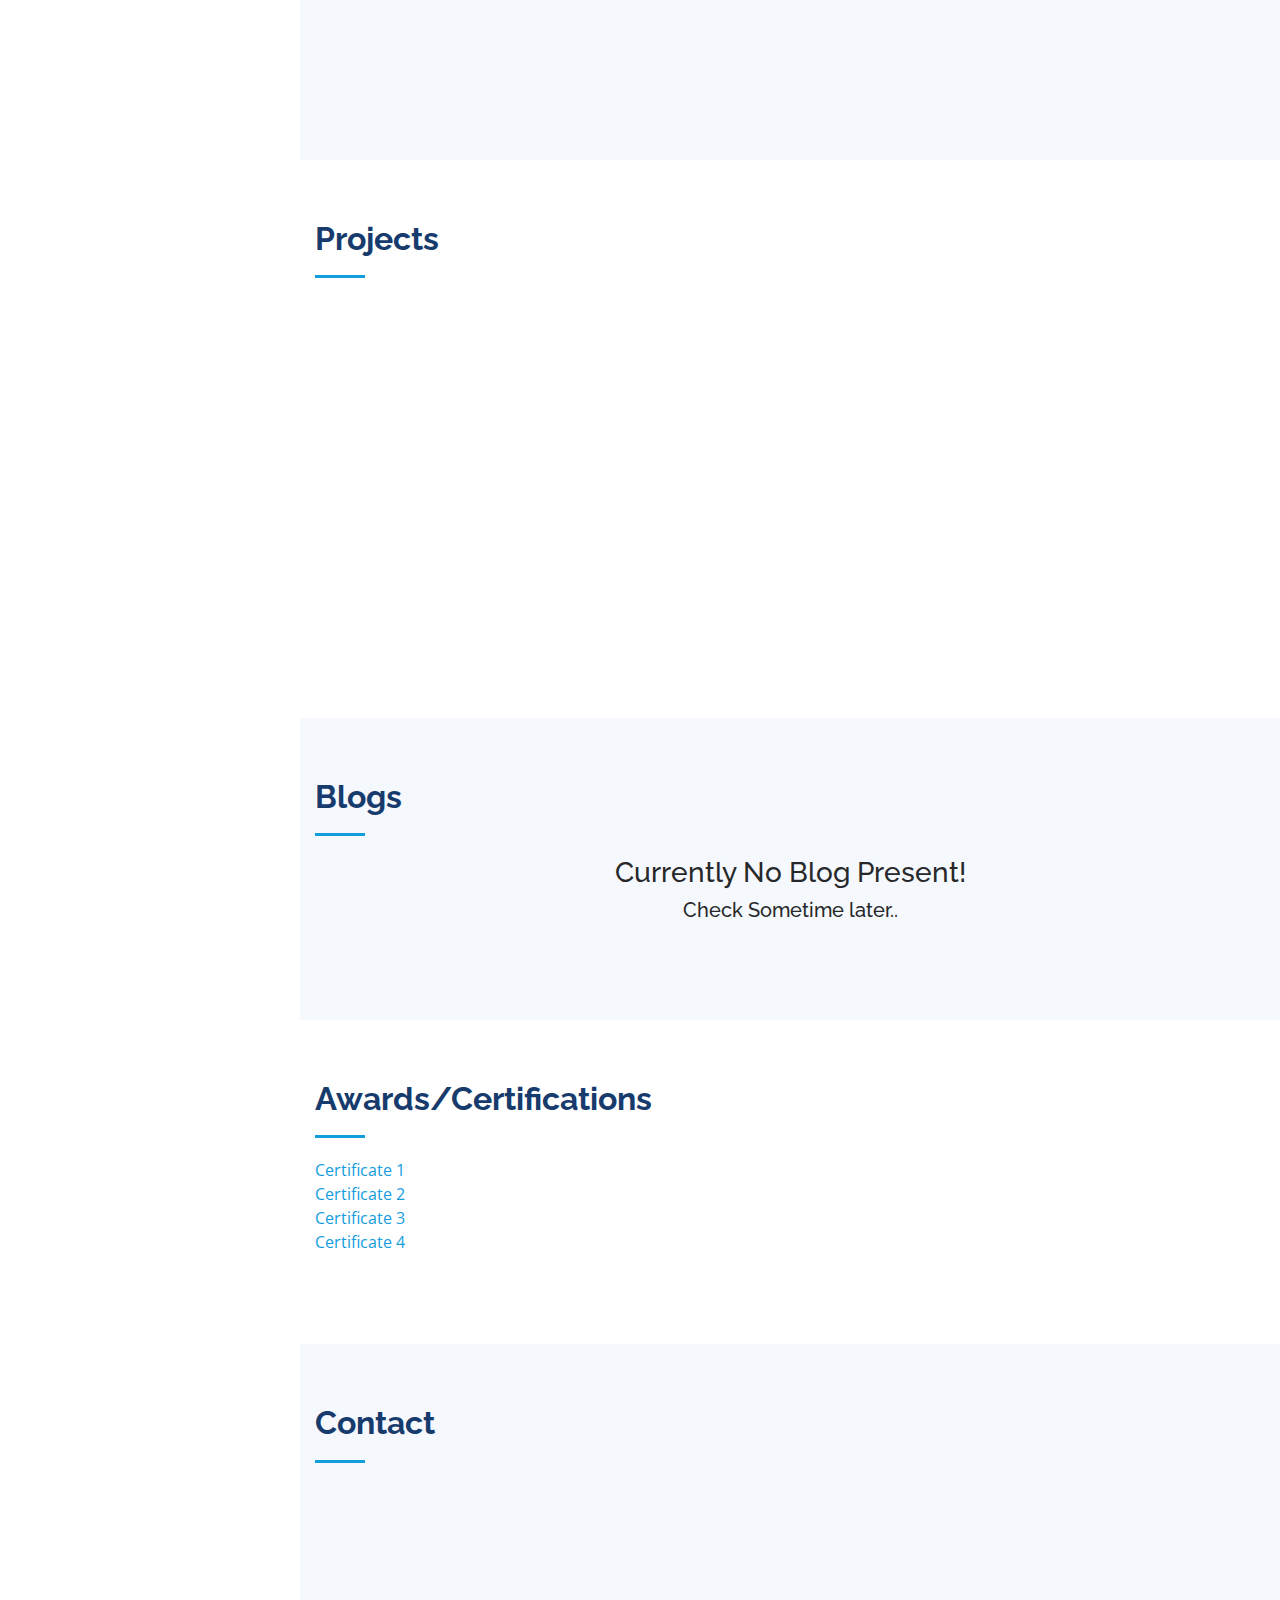
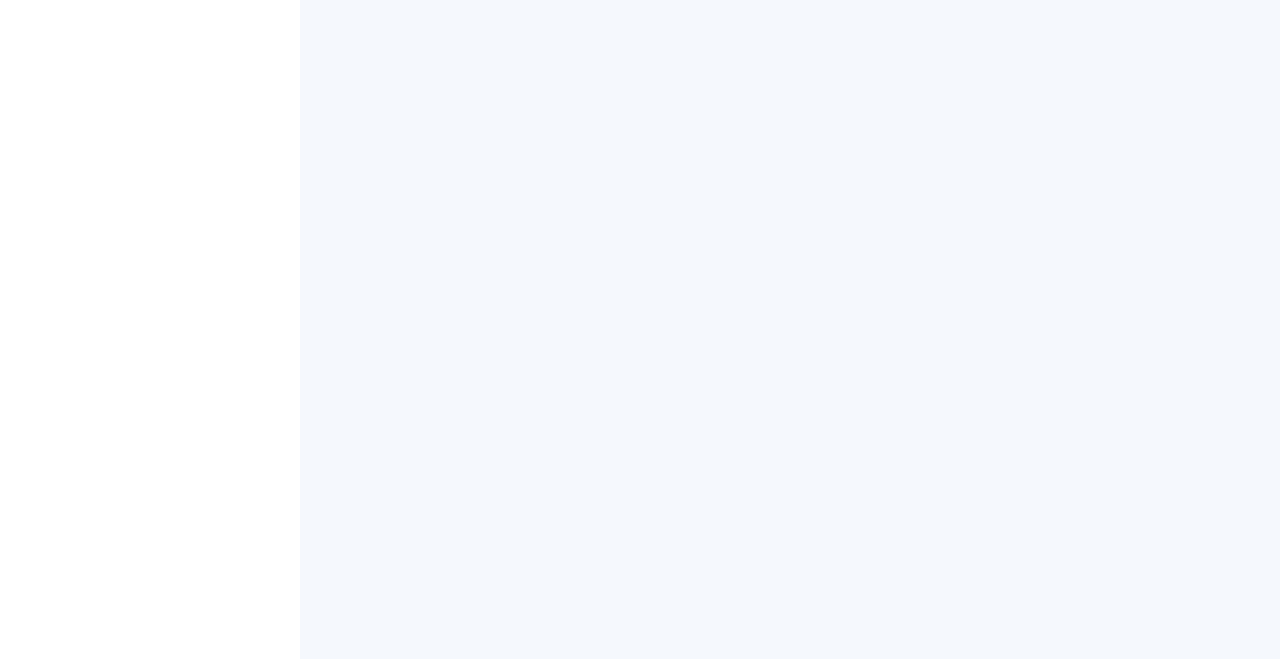
==== commit 6fa22da8: "form spree for contact form" ====
--- a/index.html
+++ b/index.html
@@ -401,7 +401,7 @@
           </div>
 
           <div class="col-lg-7 mt-5 mt-lg-0 d-flex align-items-stretch">
-            <form class="php-email-form" action="https://formspree.io/mzbkbnrv" method="POST">
+            <form class="php-email-form" action="https://formspree.io/mzbkbnrv" method="POST" id="my-form">
               <div class="form-row">
                 <div class="form-group col-md-6">
                   <label for="name">Your Name</label>
@@ -410,21 +410,23 @@
                 </div>
                 <div class="form-group col-md-6">
                   <label for="name">Your Email</label>
-                  <input type="email" class="form-control" name="_replyto" required/>
+                  <input type="text" class="form-control" name="email" required/>
 
                 </div>
               </div>
               <div class="form-group">
                 <label for="name">Subject</label>
-                <input type="text" class="form-control" name="subject" required/>
+                <input type="text" class="form-control" name="_subject" required/>
               </div>
               <div class="form-group">
                 <label for="name">Message</label>
                 <textarea class="form-control" name="message" rows="10" required></textarea>
               </div>
   
-              <div class="text-center"><button type="submit">Send Message</button></div>
+              <div class="text-center mb-1"><button type="submit">Send Message</button></div>
+              <div id="status"></div>
             </form>
+            
           </div>
 
         </div>
@@ -496,6 +498,7 @@
 
   <!-- Template Main JS File -->
   <script src="assets/js/main.js"></script>
+  <script src="assets/js/form.js"></script>
 
 </body>
 
--- a/assets/css/style.css
+++ b/assets/css/style.css
@@ -1080,3 +1080,36 @@
     padding-right: 20px 15px;
   }
 }
+
+
+#status {
+  width: 90%;
+  max-width: 500px;
+  text-align: center;
+  padding: 10px;
+  margin: 0 auto;
+  border-radius: 8px;
+}
+#status.success {
+  background-color: rgb(211, 250, 153);
+  animation: status 4s ease forwards;
+}
+#status.error {
+  background-color: rgb(250, 129, 92);
+  color: white;
+  animation: status 4s ease forwards;
+}
+@keyframes status {
+  0% {
+    opacity: 1;
+    pointer-events: all;
+  }
+  90% {
+    opacity: 1;
+    pointer-events: all;
+  }
+  100% {
+    opacity: 0;
+    pointer-events: none;
+  }
+}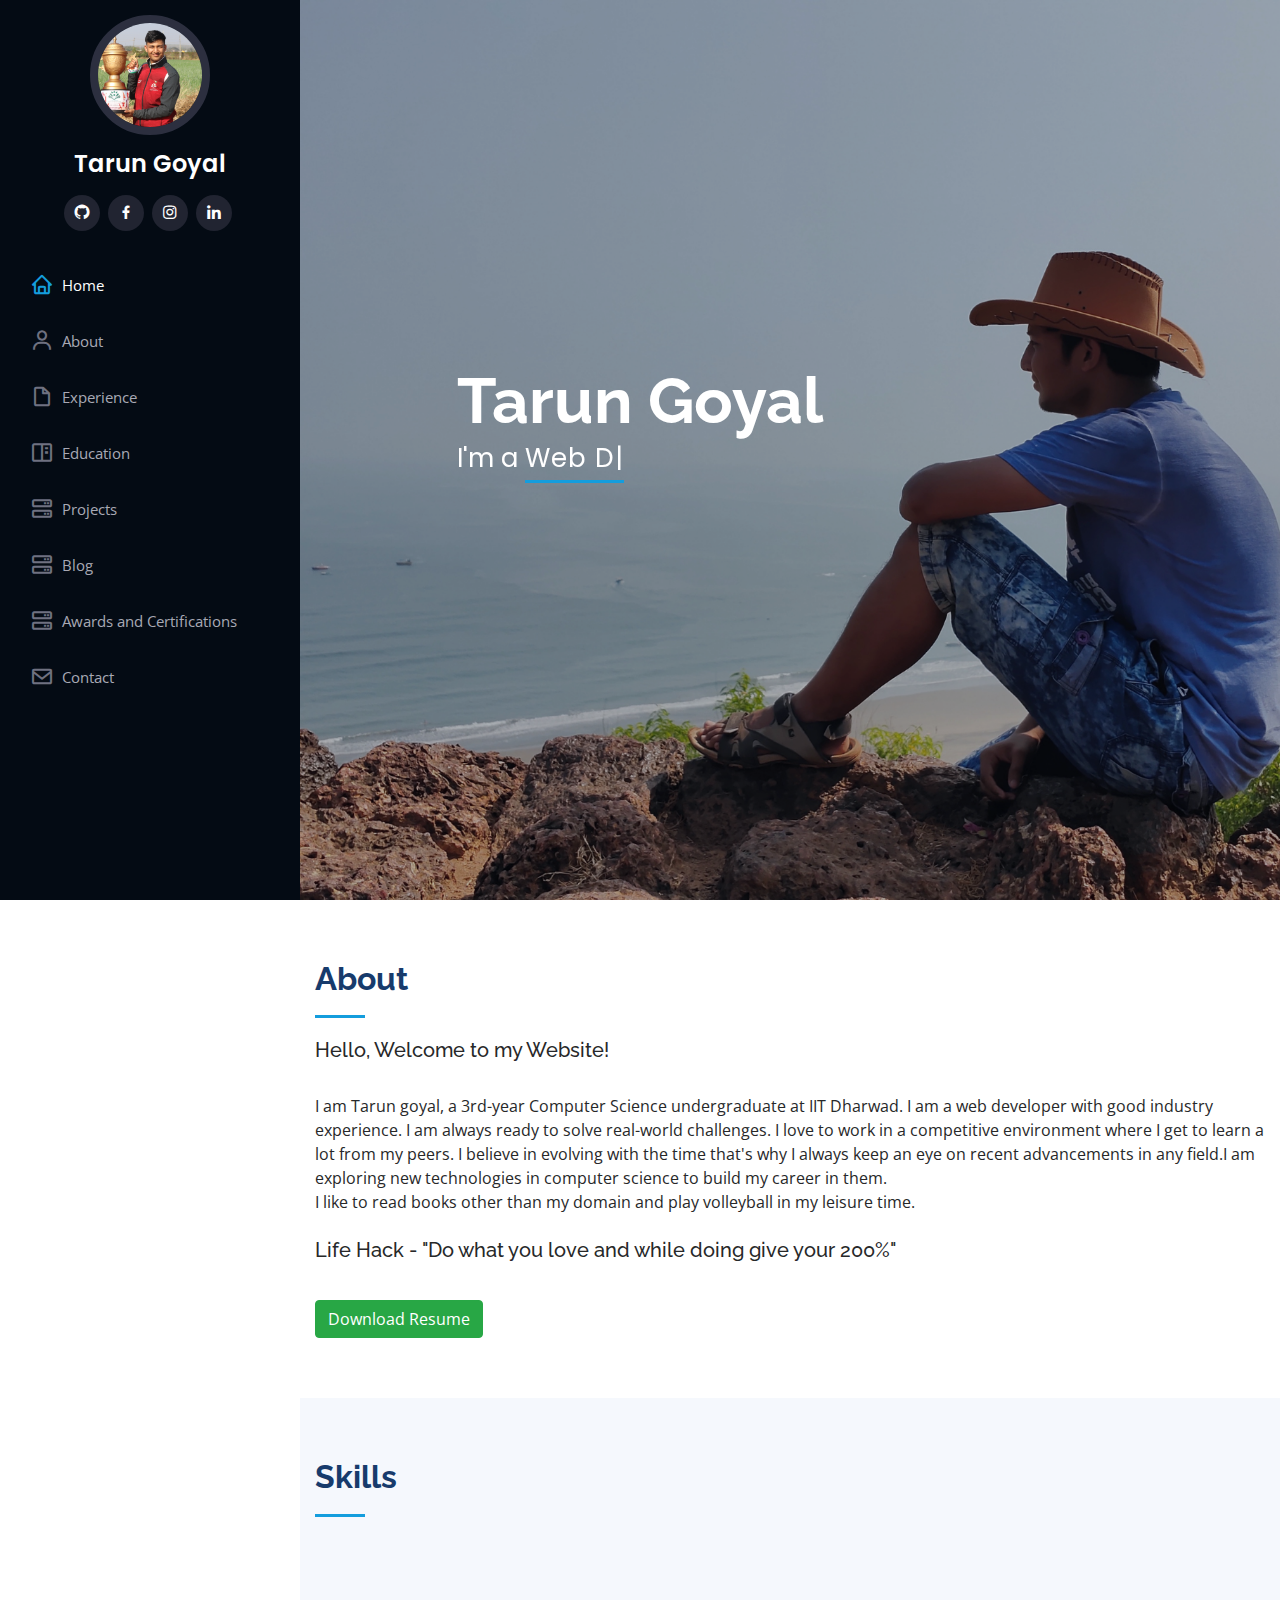
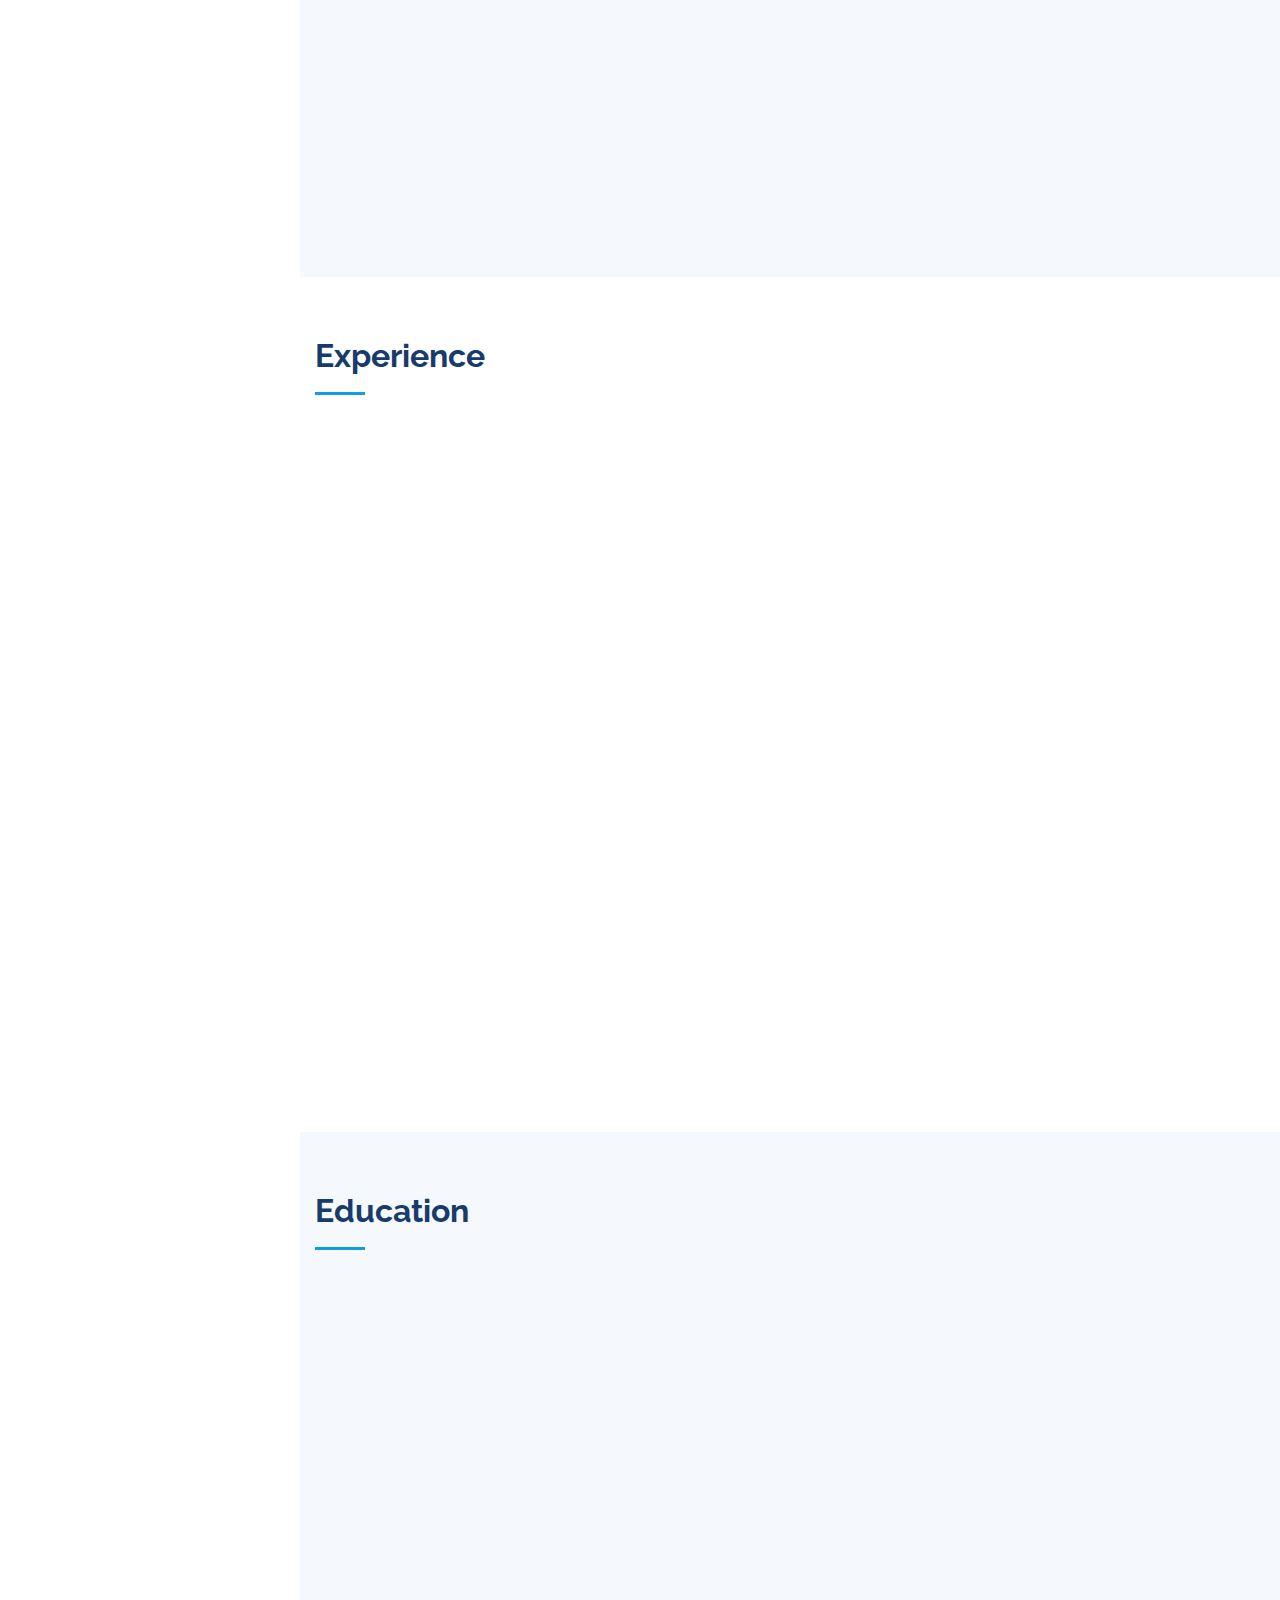
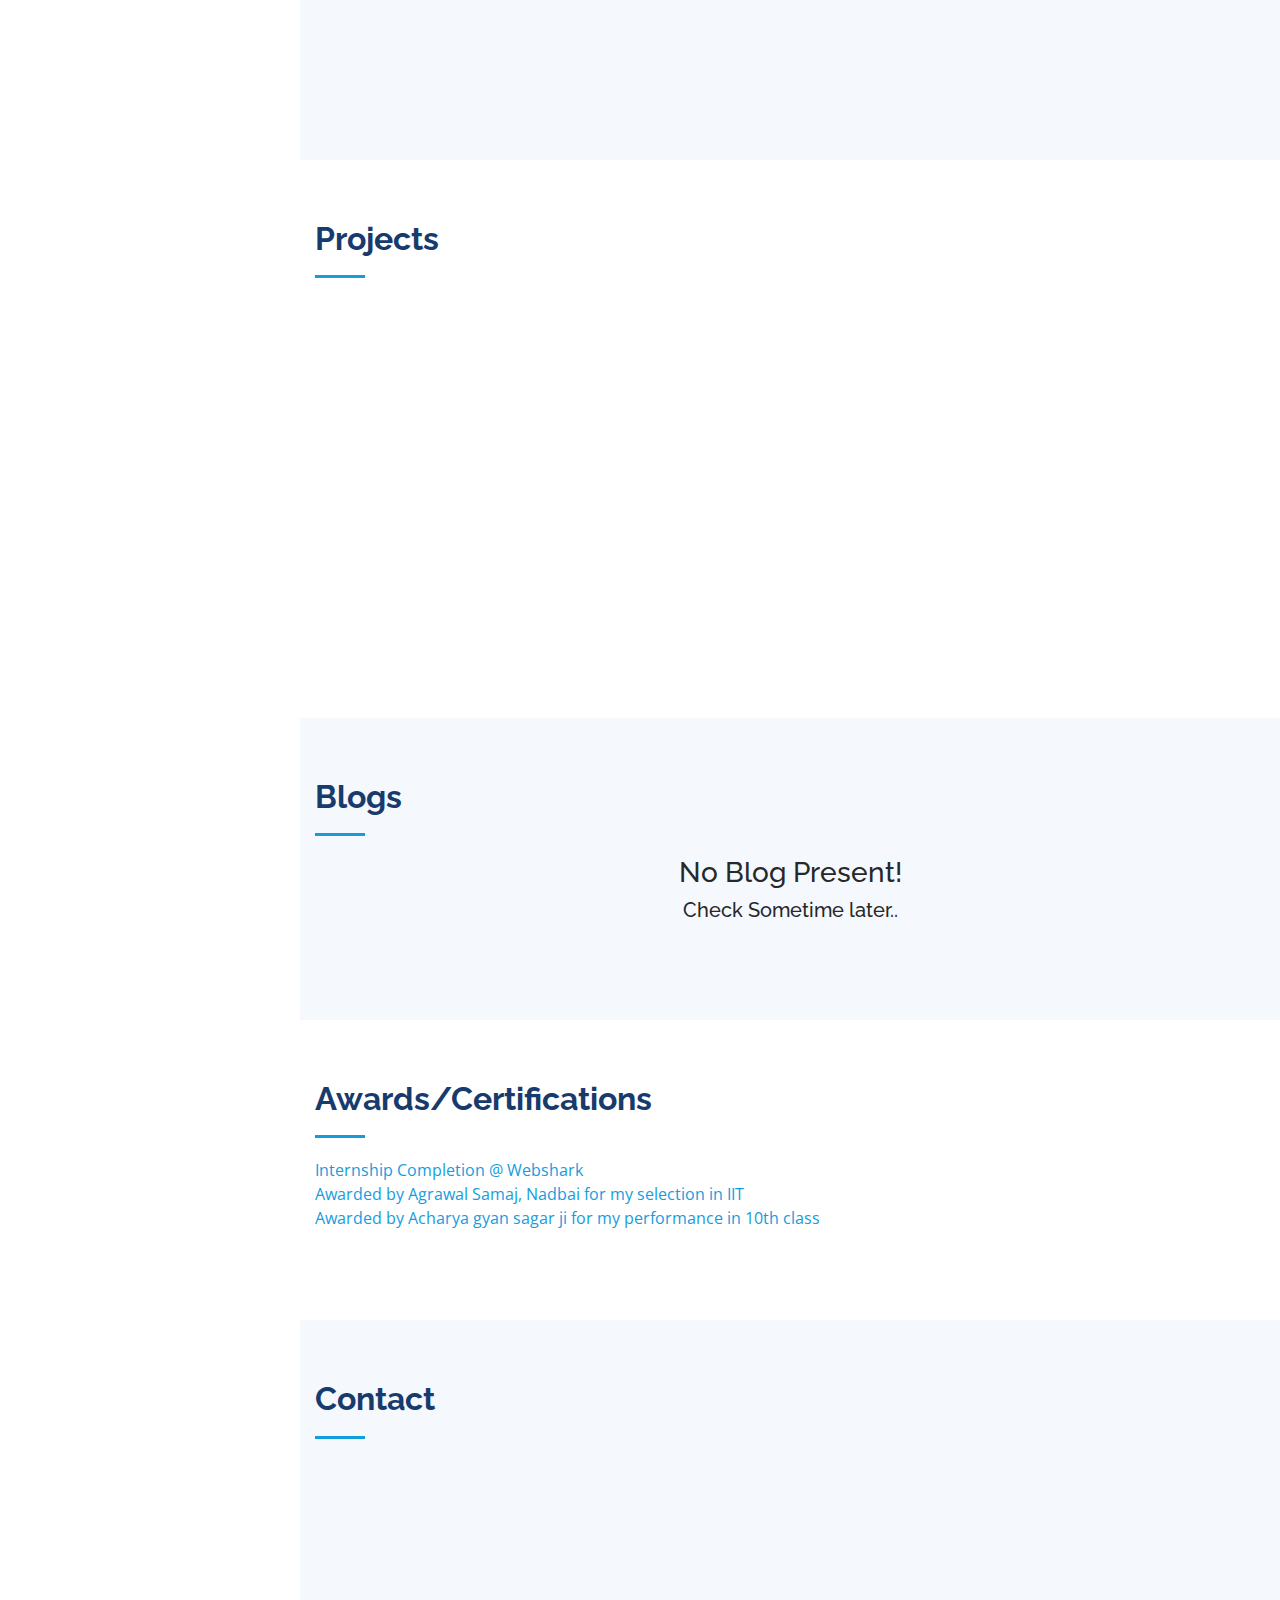
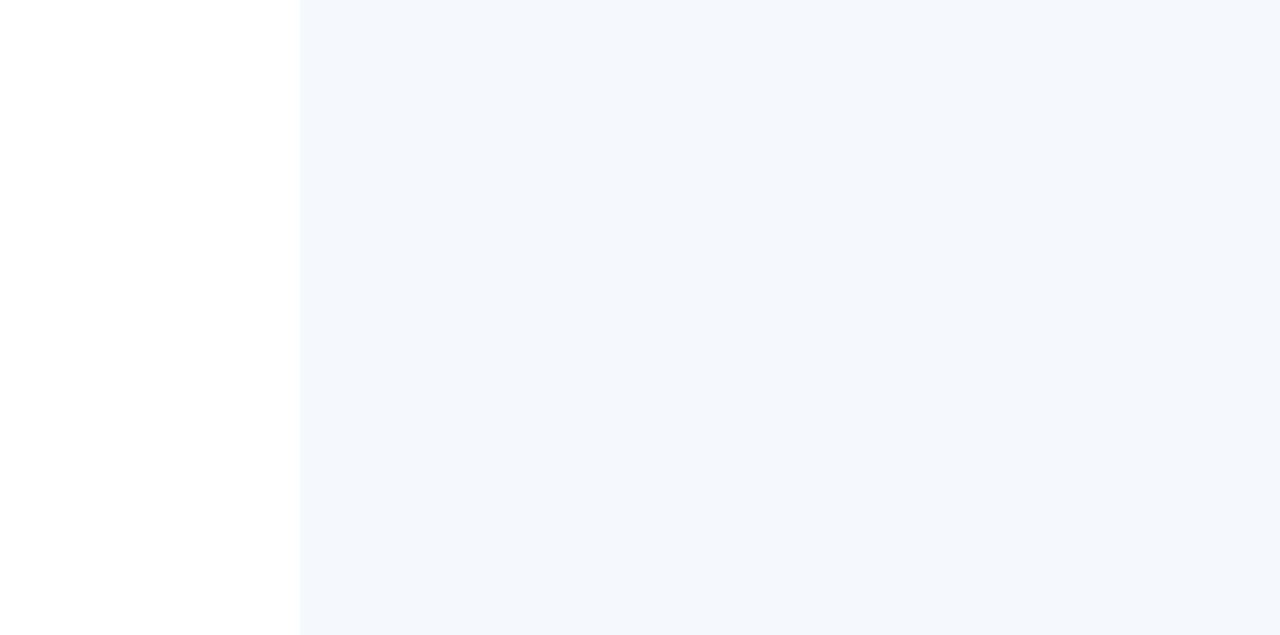
==== commit c92ab47b: "certificates" ====
--- a/index.html
+++ b/index.html
@@ -348,7 +348,7 @@
 
         </div> -->
 
-        <h3 class="text-center">Currently No Blog Present!</h3>
+        <h3 class="text-center">No Blog Present!</h3>
         <h5 class="text-center">Check Sometime later..</h5>
       </div>
     </section><!-- End Portfolio Section -->
@@ -358,11 +358,12 @@
       <div class="container">
 
         <div class="section-title">
-          <h2>Awards/Certifications</h2> 
-        	<a href="#">Certificate 1</a><br>
-        	<a href="#">Certificate 2</a><br>
-        	<a href="#">Certificate 3</a><br>
-        	<a href="#">Certificate 4</a><br>
+          <h2>Awards/Certifications</h2>
+          <a href="https://drive.google.com/file/d/1md1IE-RFRr7zcaa_mkW8OvnWgPzqtyXZ/view?usp=sharing">Internship Completion @ Webshark</a><br>
+        	<a href="#">Awarded by Agrawal Samaj, Nadbai for my selection in IIT</a><br>
+        	<a href="#">Awarded by Acharya gyan sagar ji for my performance in 10th class</a><br>
+        	<!-- <a href="#">Certificate 3</a><br>
+        	<a href="#">Certificate 4</a><br> -->
         
 
       </div>
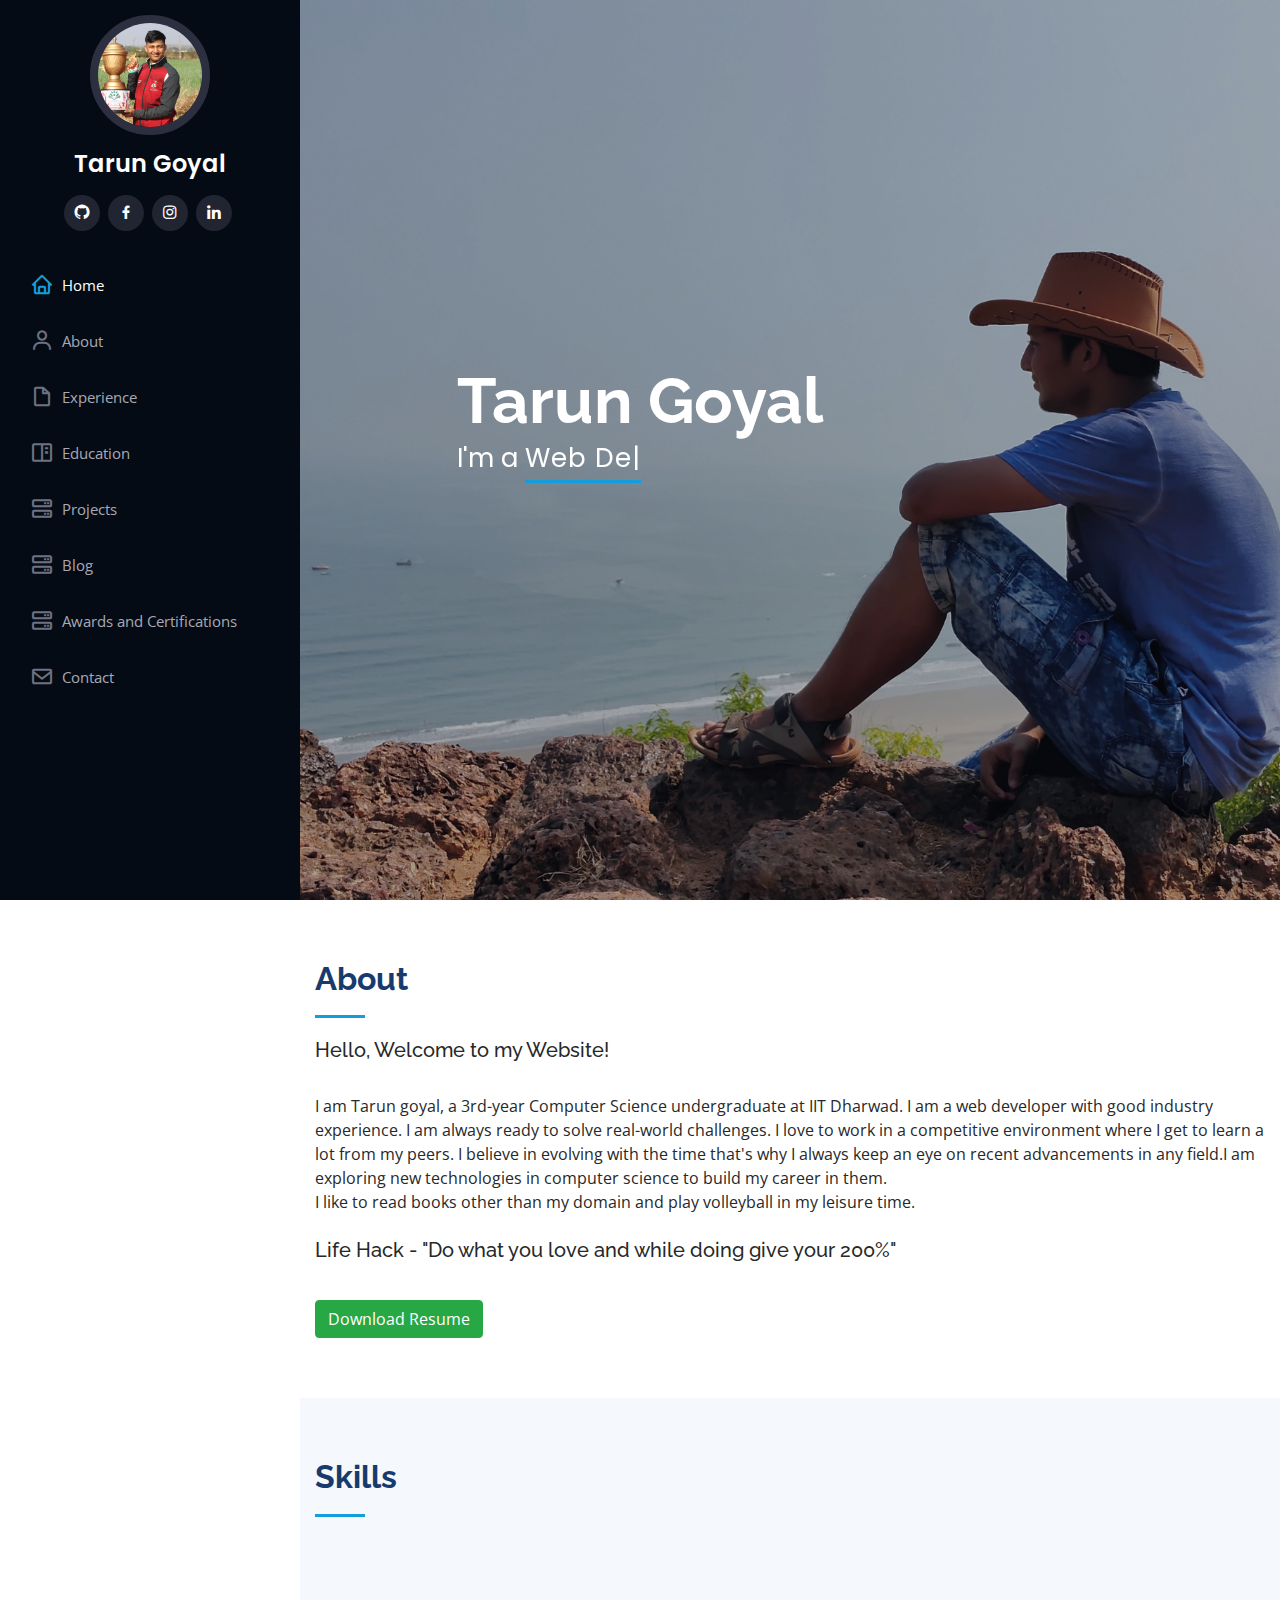
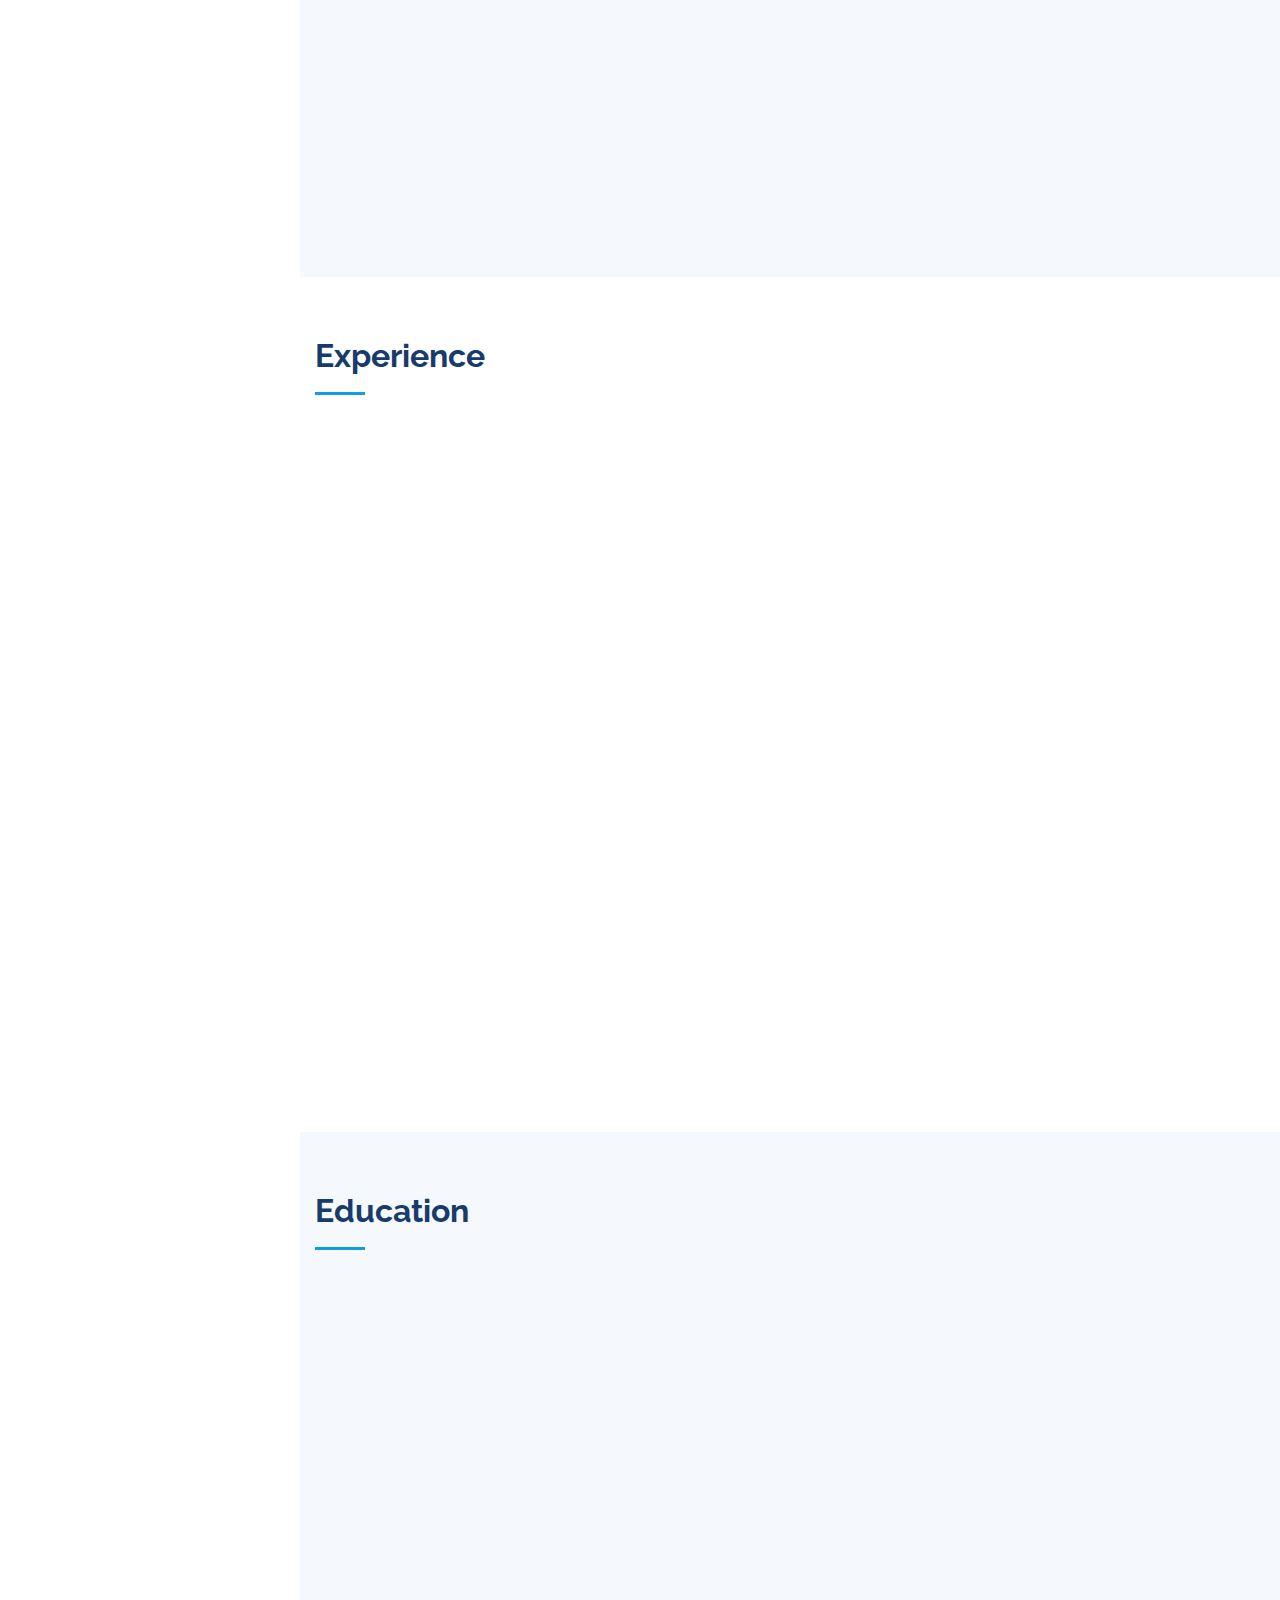
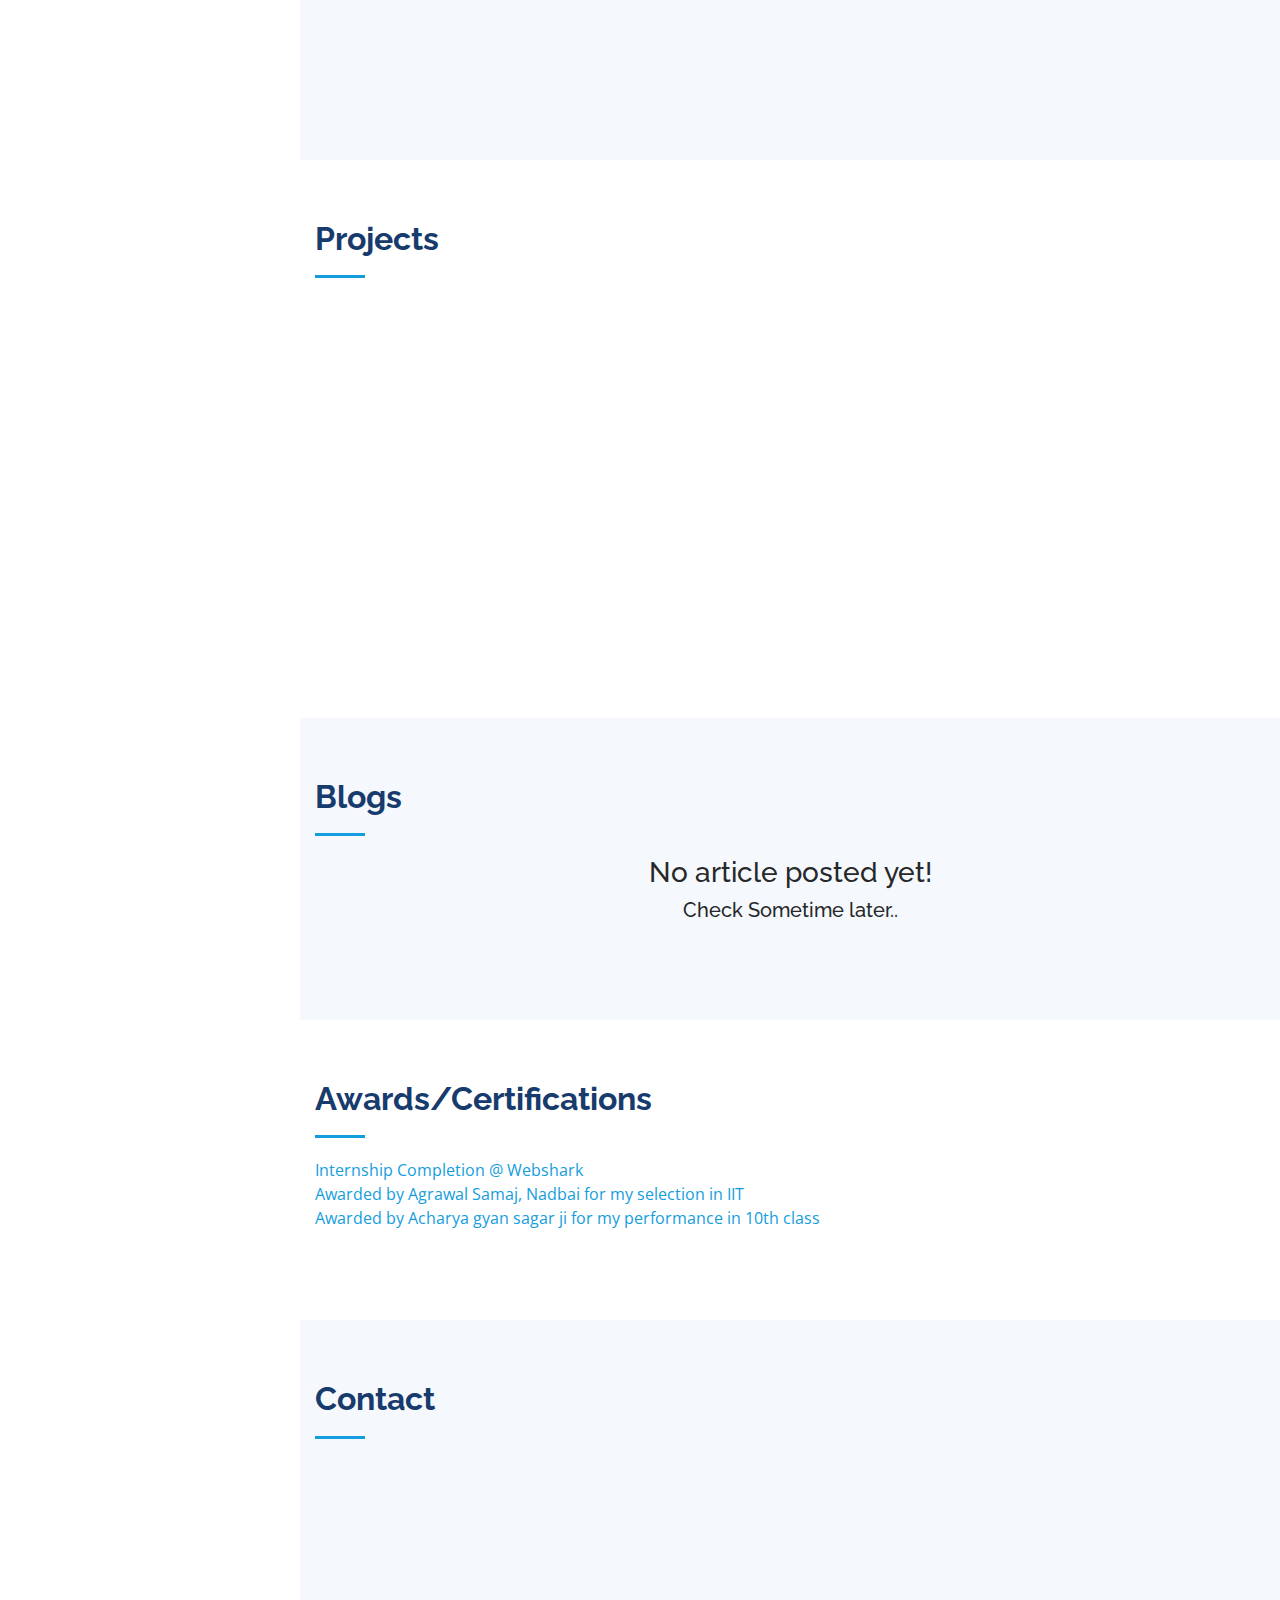
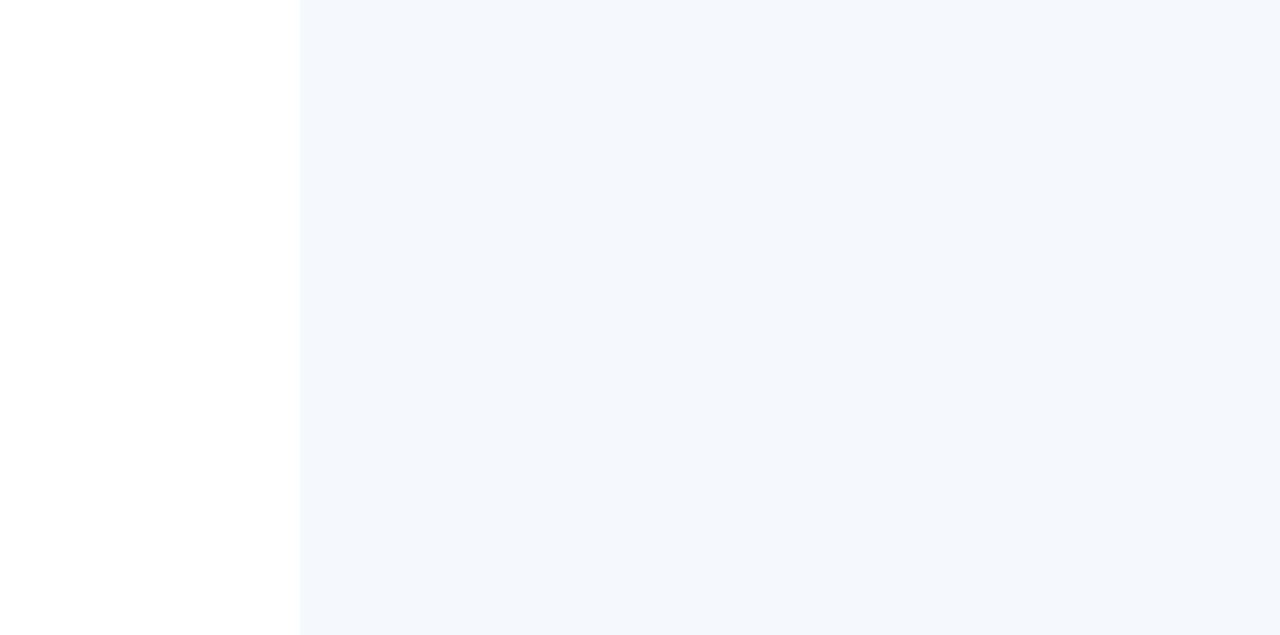
==== commit a875b1ac: "text" ====
--- a/index.html
+++ b/index.html
@@ -348,7 +348,7 @@
 
         </div> -->
 
-        <h3 class="text-center">No Blog Present!</h3>
+        <h3 class="text-center">No article posted yet!</h3>
         <h5 class="text-center">Check Sometime later..</h5>
       </div>
     </section><!-- End Portfolio Section -->
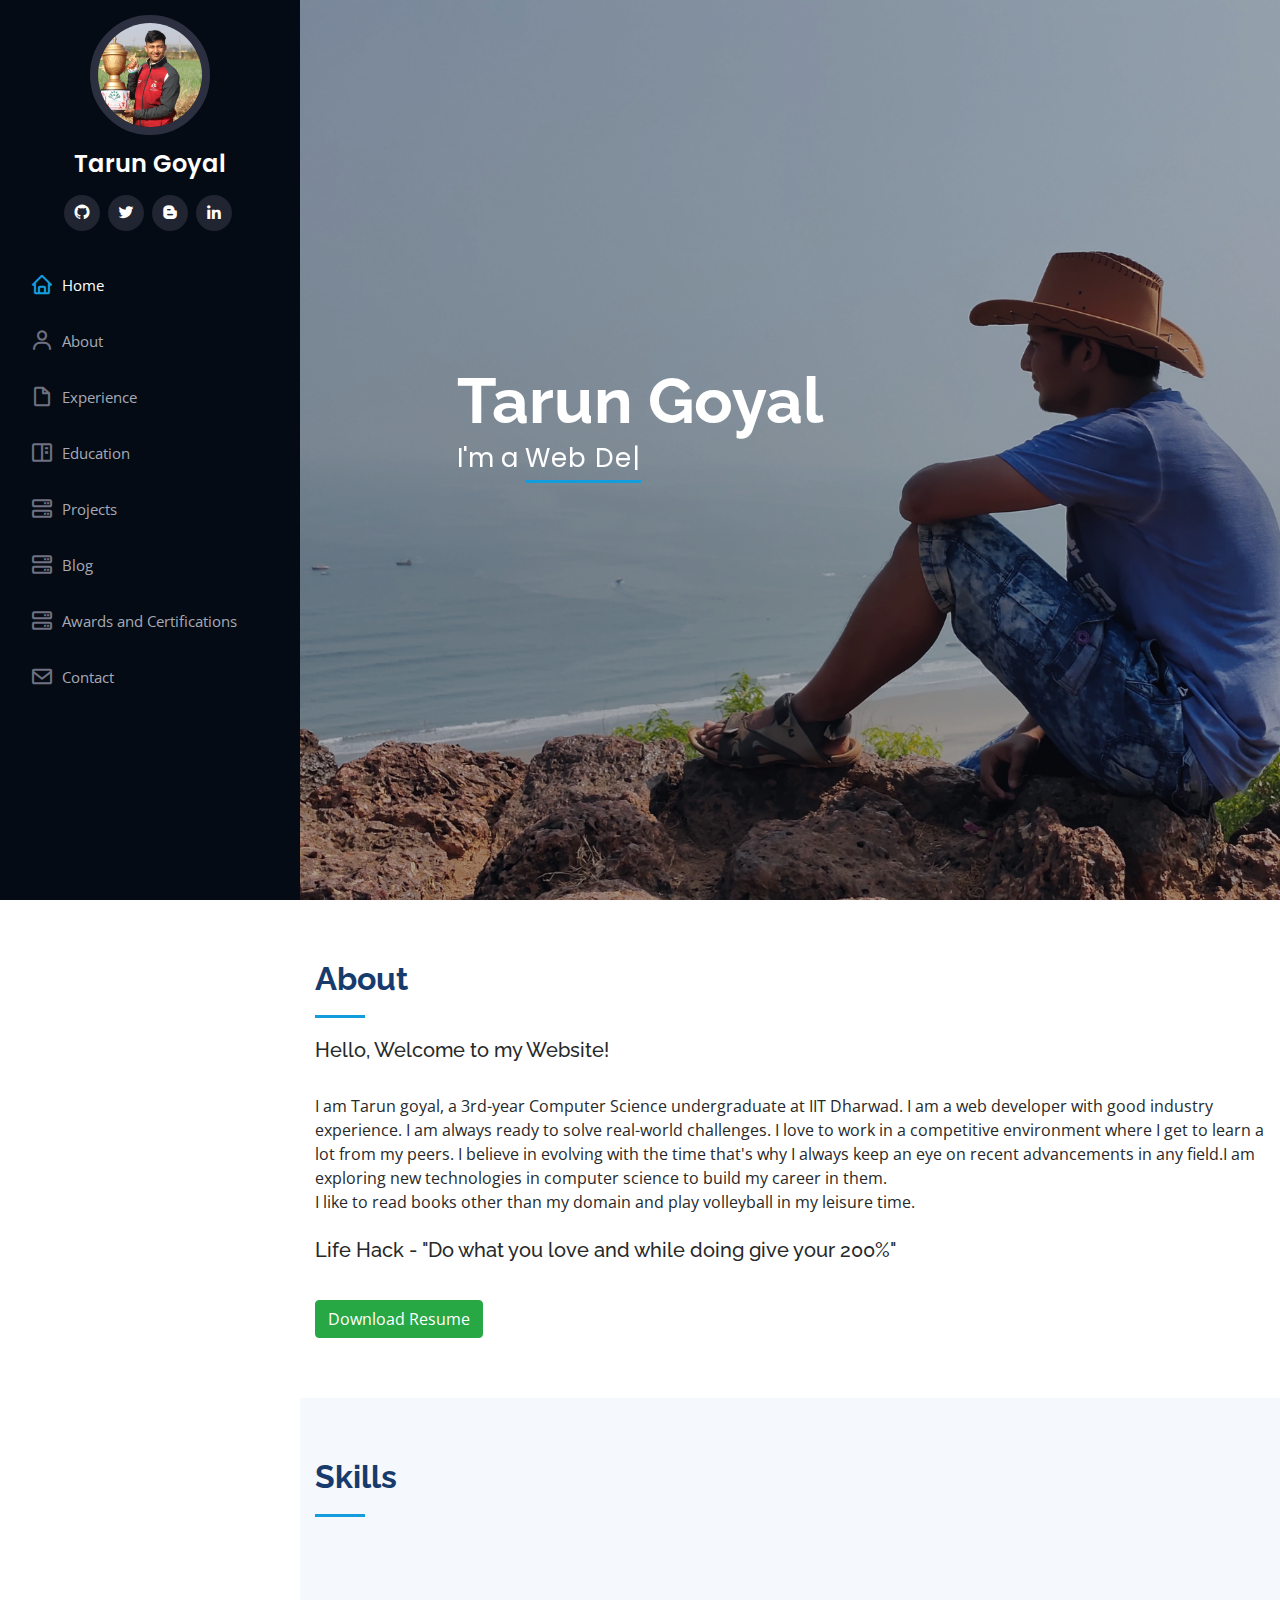
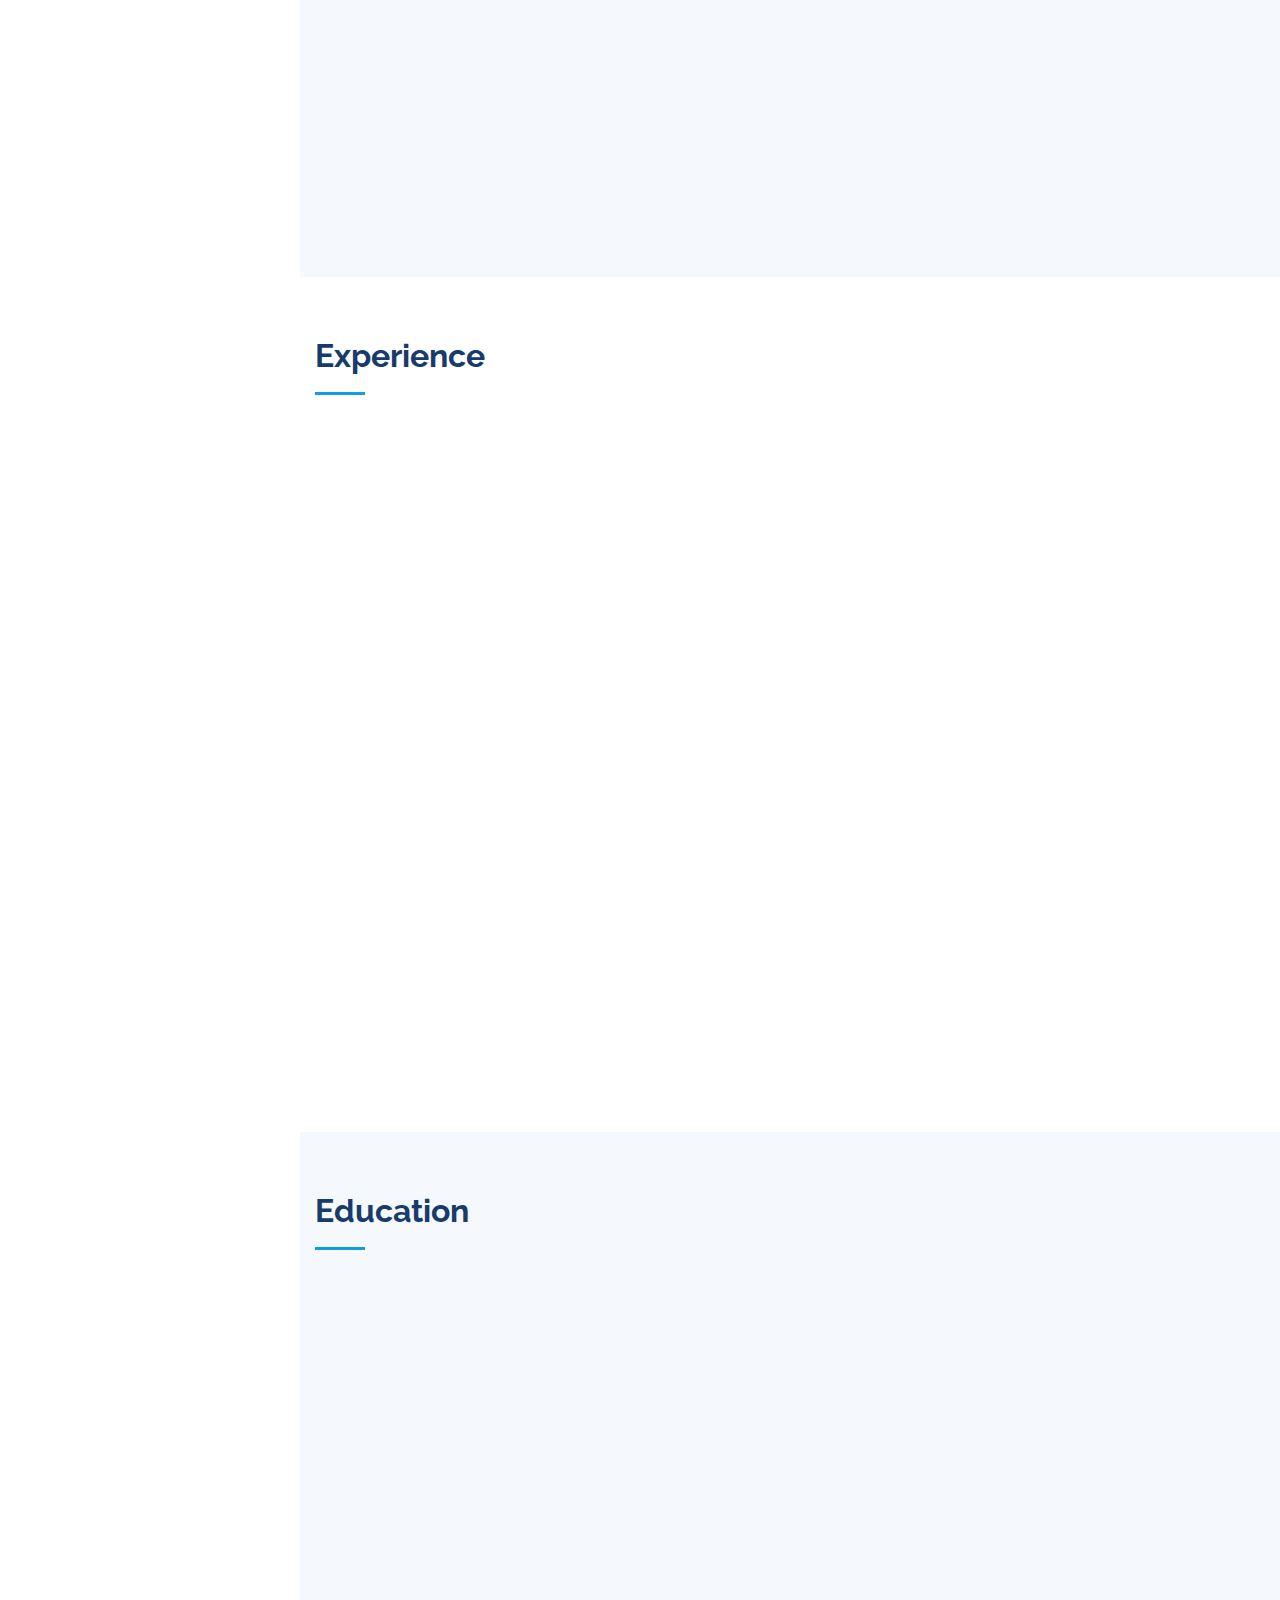
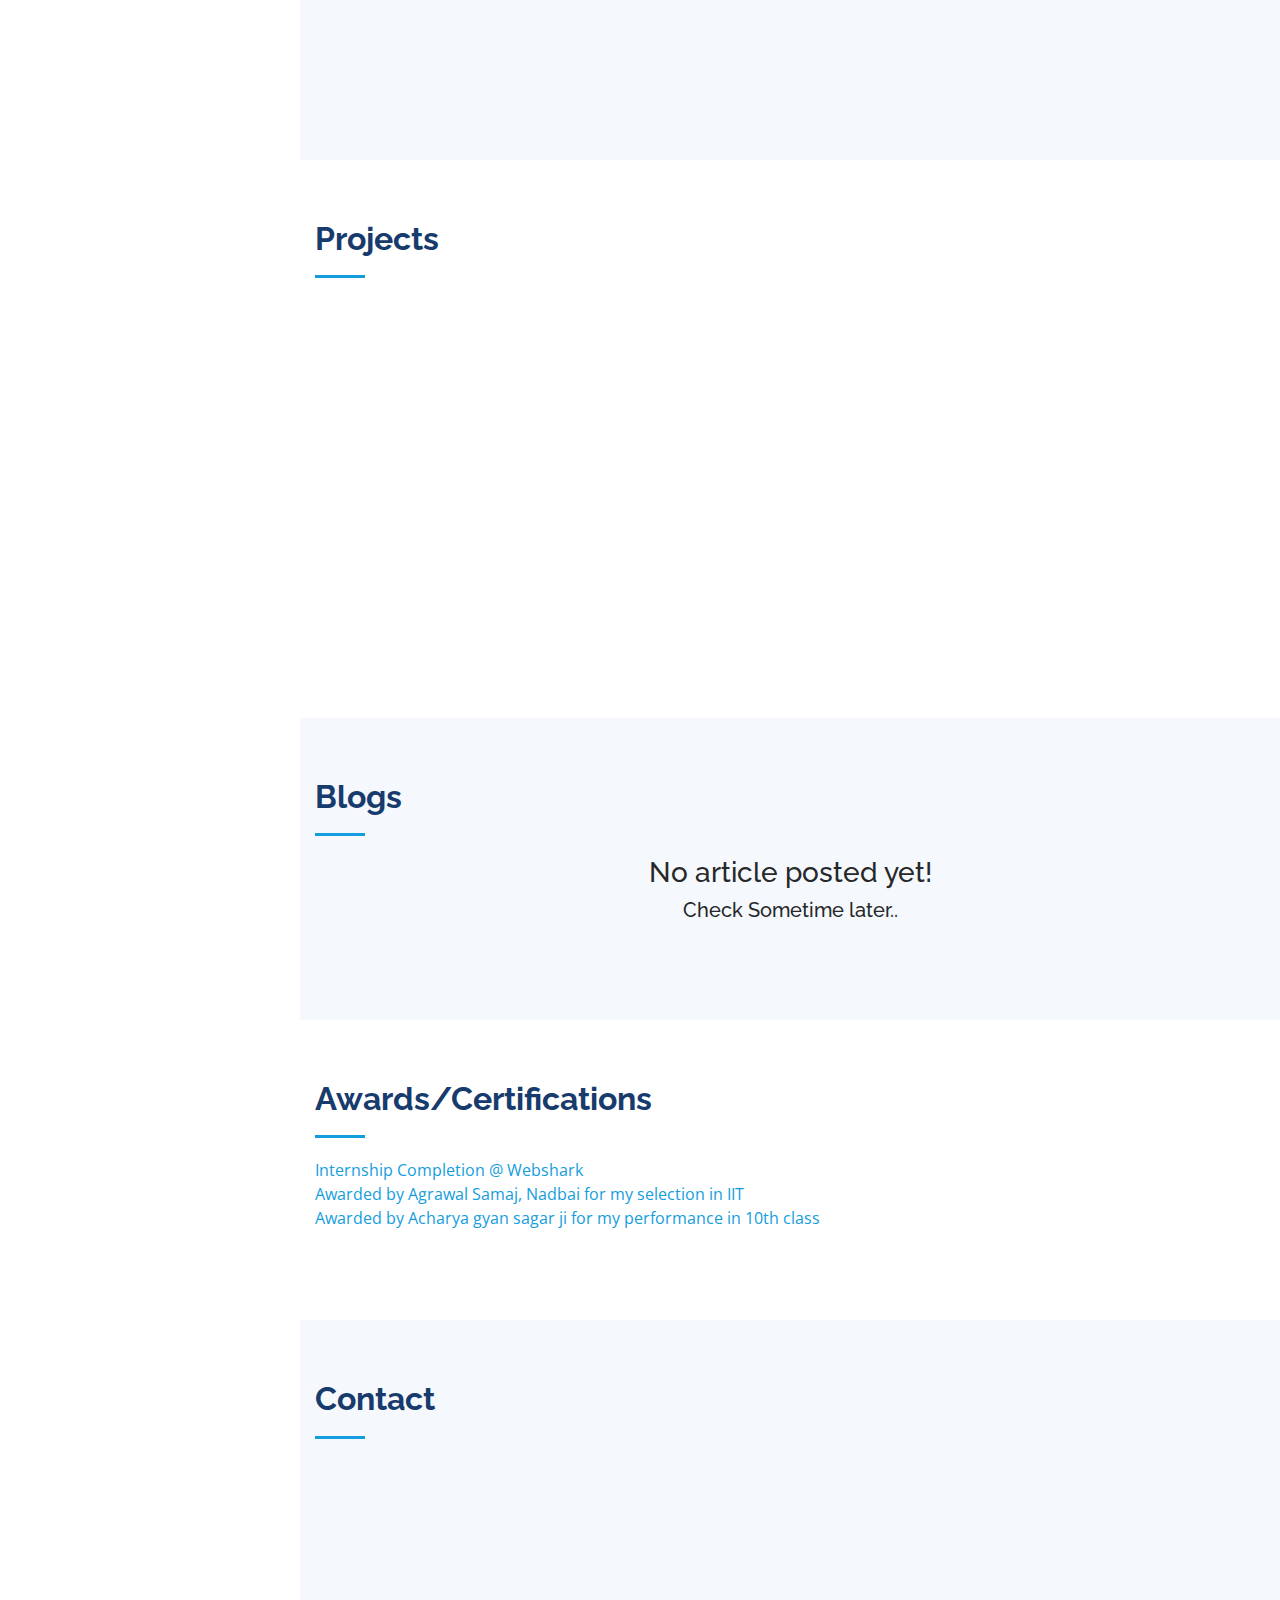
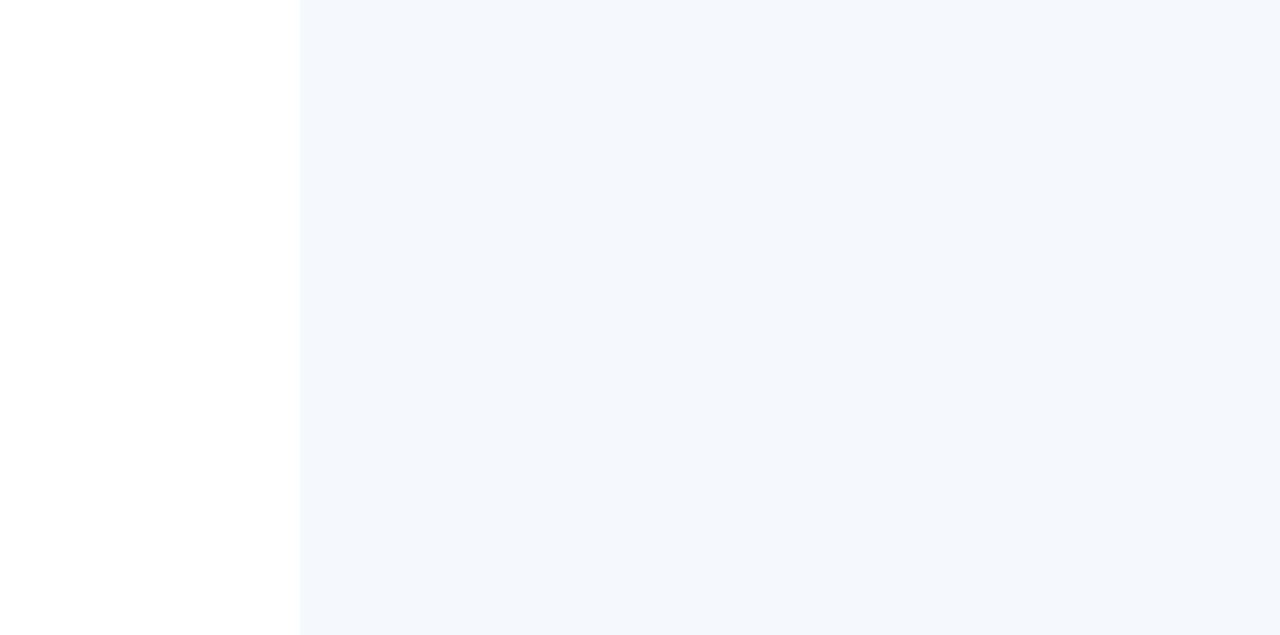
==== commit f3ac03c8: "social media links" ====
--- a/index.html
+++ b/index.html
@@ -49,8 +49,8 @@
         <h1 class="text-light"><a href="index.html">Tarun Goyal</a></h1>
         <div class="social-links mt-3 text-center">
           <a href="https://github.com/TGtarun" class="github"><i class="bx bxl-github"></i></a>
-          <a href="https://www.facebook.com/goyaltarun2002" class="facebook"><i class="bx bxl-facebook"></i></a>
-          <a href="https://www.instagram.com/gt_tarun38/" class="instagram"><i class="bx bxl-instagram"></i></a>
+          <a href="https://twitter.com/TarunGo81149649?s=08" class="twitter"><i class="bx bxl-twitter"></i></a>
+          <a href="https://gtarung.blogspot.com/" class="blogger"><i class="bx bxl-blogger"></i></a>
           <a href="https://www.linkedin.com/in/tarun-goyal-74160417b/" class="linkedin"><i class="bx bxl-linkedin"></i></a>
         </div>
       </div>
@@ -360,7 +360,7 @@
         <div class="section-title">
           <h2>Awards/Certifications</h2>
           <a href="https://drive.google.com/file/d/1md1IE-RFRr7zcaa_mkW8OvnWgPzqtyXZ/view?usp=sharing">Internship Completion @ Webshark</a><br>
-        	<a href="#">Awarded by Agrawal Samaj, Nadbai for my selection in IIT</a><br>
+        	<a href="https://drive.google.com/file/d/1QUki6Dpx9tHkrTdkka2oIR_RUir62D3z/view?usp=sharing">Awarded by Agrawal Samaj, Nadbai for my selection in IIT</a><br>
         	<a href="#">Awarded by Acharya gyan sagar ji for my performance in 10th class</a><br>
         	<!-- <a href="#">Certificate 3</a><br>
         	<a href="#">Certificate 4</a><br> -->
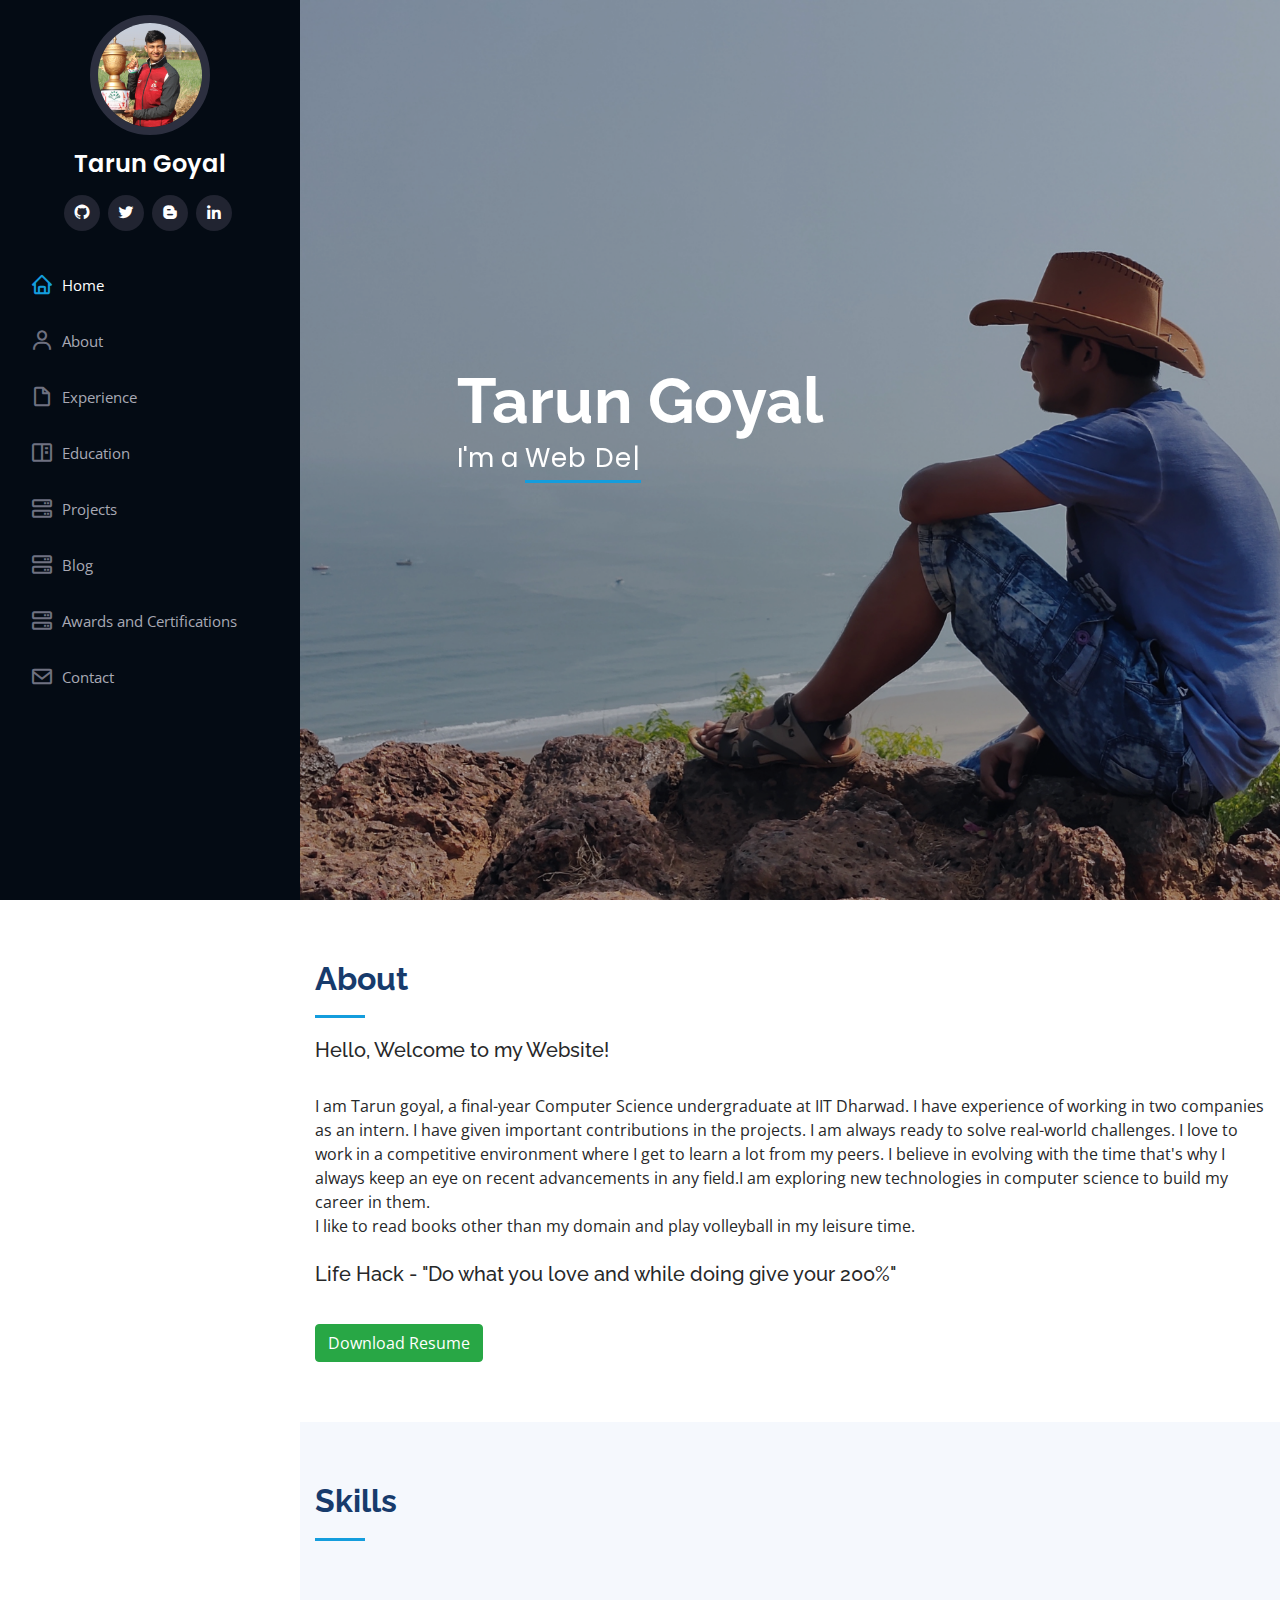
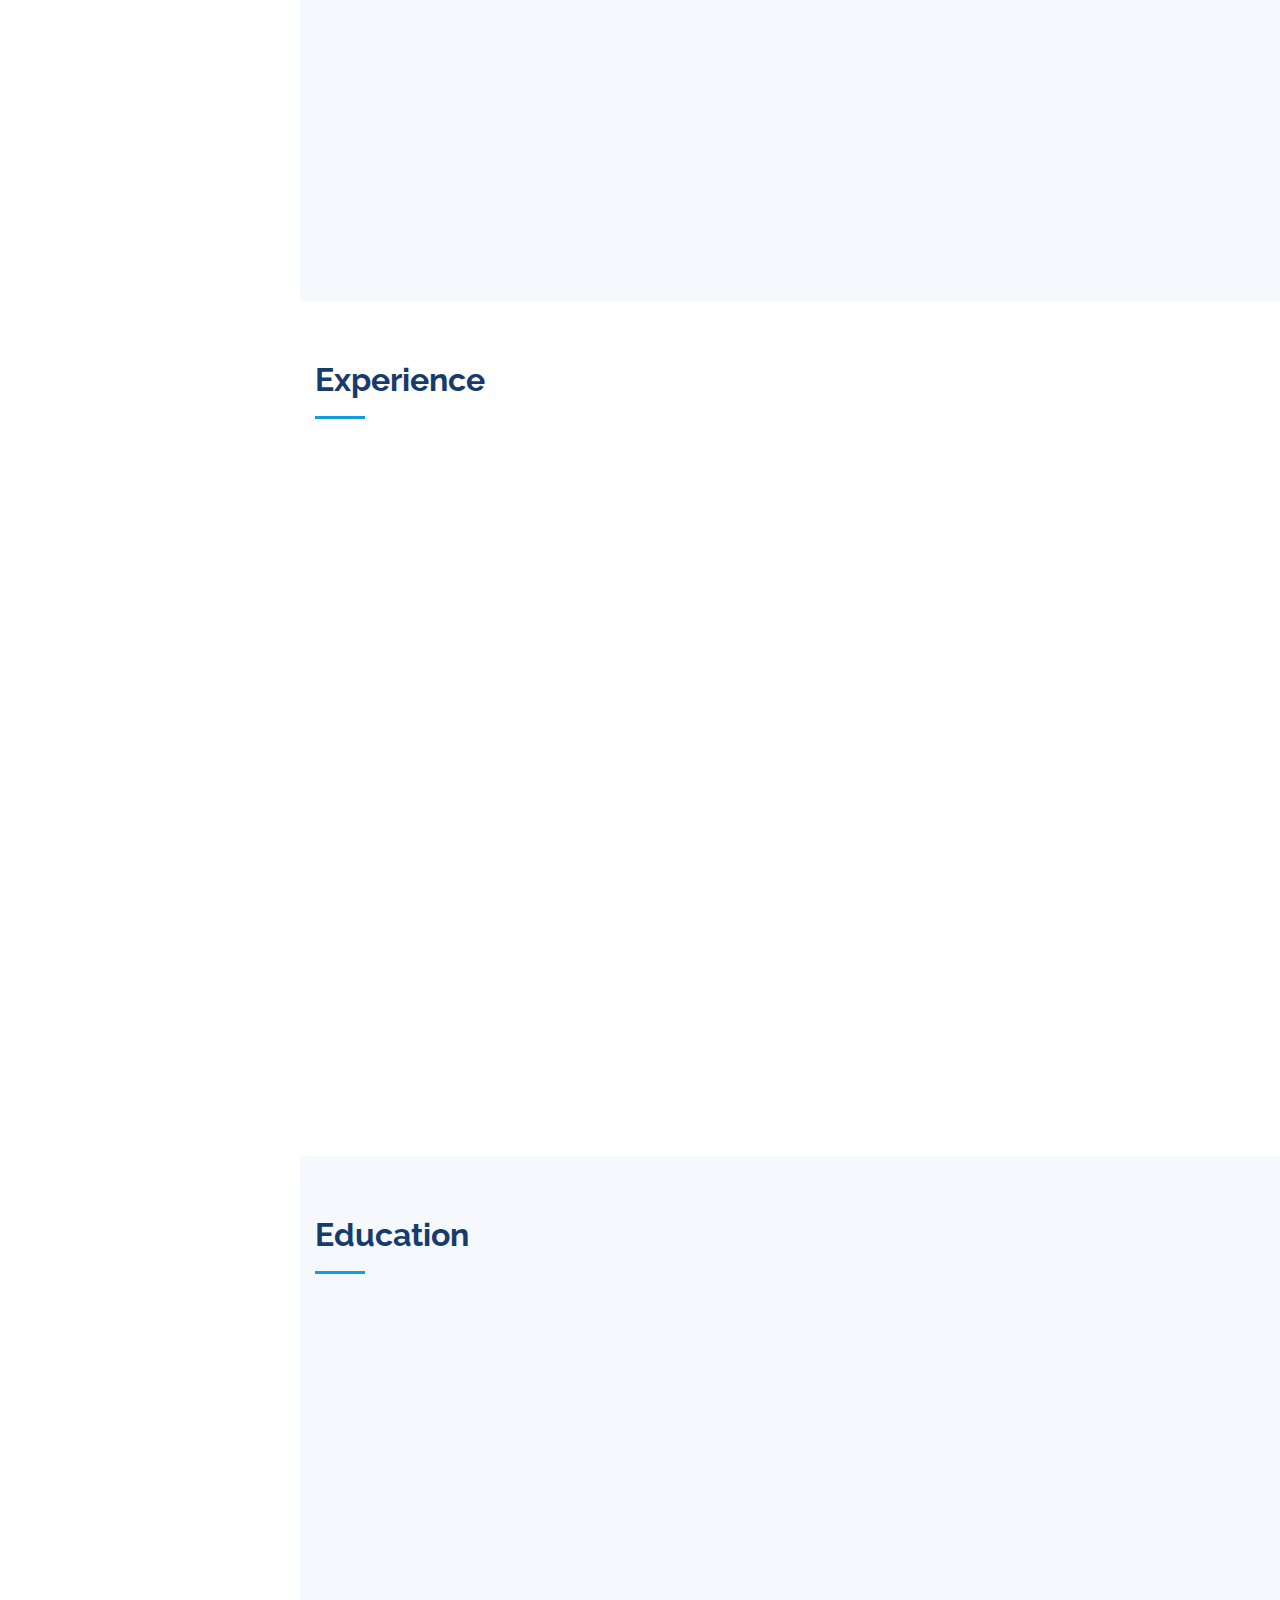
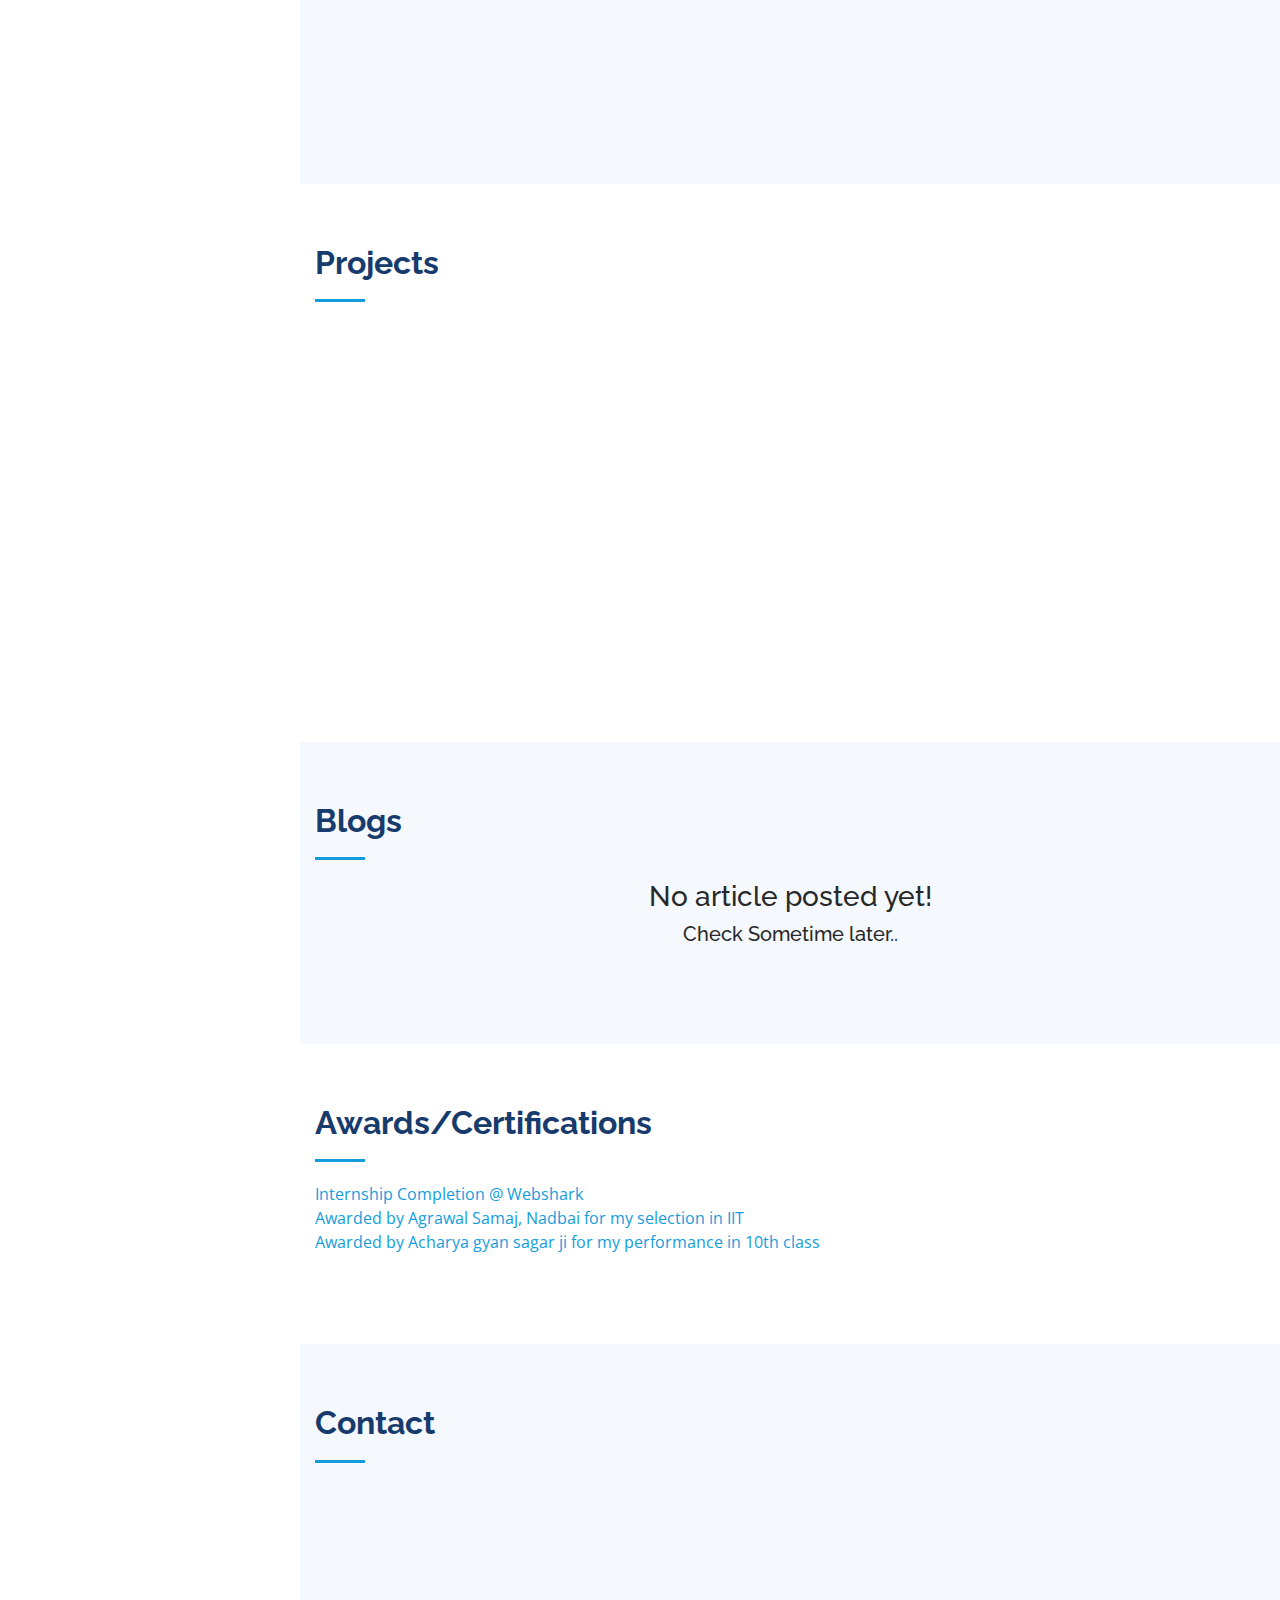
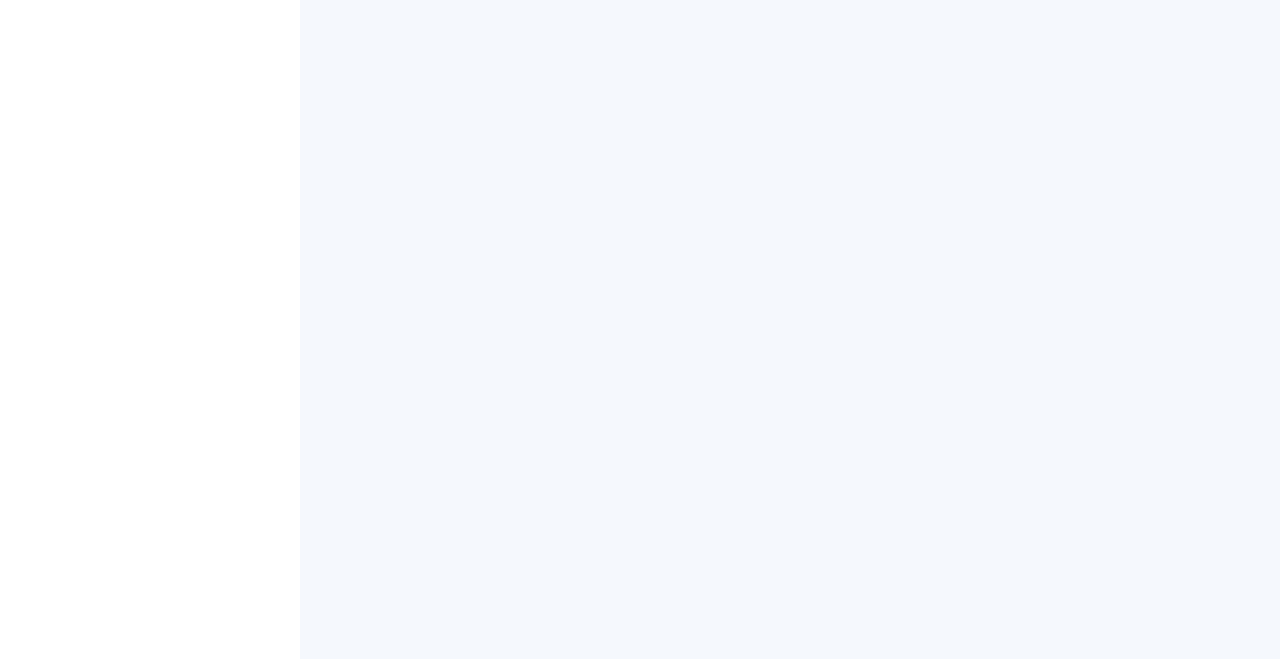
==== commit 86164c3d: "Update index.html" ====
--- a/index.html
+++ b/index.html
@@ -90,7 +90,7 @@
         <div class="section-title">
           <h2>About</h2>
           <p><h5>Hello, Welcome to my Website!</h5><br>
-            I am Tarun goyal, a 3rd-year Computer Science undergraduate at IIT Dharwad. I am a web developer with good industry experience.
+            I am Tarun goyal, a final-year Computer Science undergraduate at IIT Dharwad. I have experience of working in two companies as an intern. I have given important contributions in the projects.
             I am always ready to solve real-world challenges. I love to work in a competitive environment where I get to learn a lot from my peers. 
              I believe in evolving with the time that's why I always keep an eye on recent advancements in any field.I am exploring new technologies in computer science to build my career in them. <br>
             I like to read books other than my domain and play volleyball in my leisure time.<br><br>
@@ -245,7 +245,7 @@
               <h4>Bachelor of Technology (Computer Science)</h4>
               <h5>2018 - 2022 (Expected)</h5>
               <p><em>Indian Institute of Technology, Dharwad, India</em></p>
-              <p>CGPA - 8.40</p>
+              <p>CGPA - 8.73</p>
             </div>
             <h3 class="resume-title">Schooling</h3>
 
@@ -503,4 +503,4 @@
 
 </body>
 
-</html>+</html>
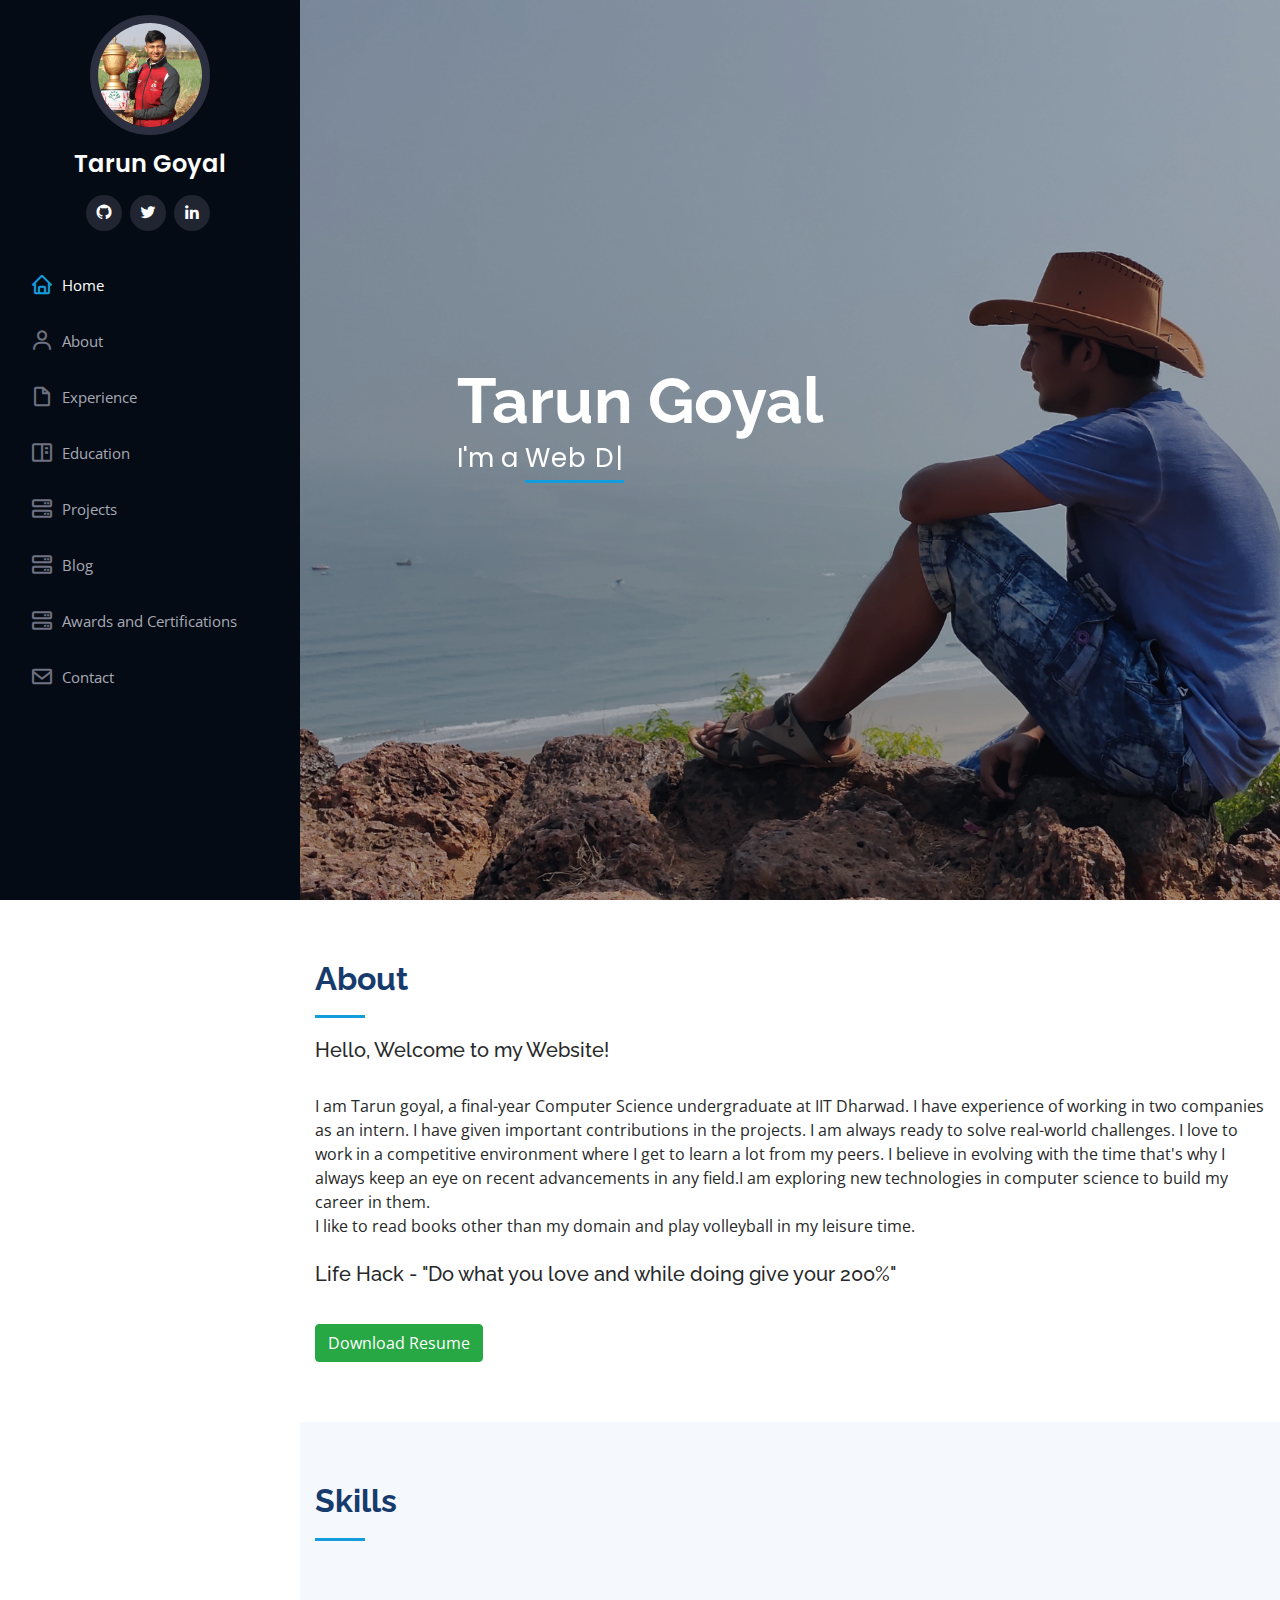
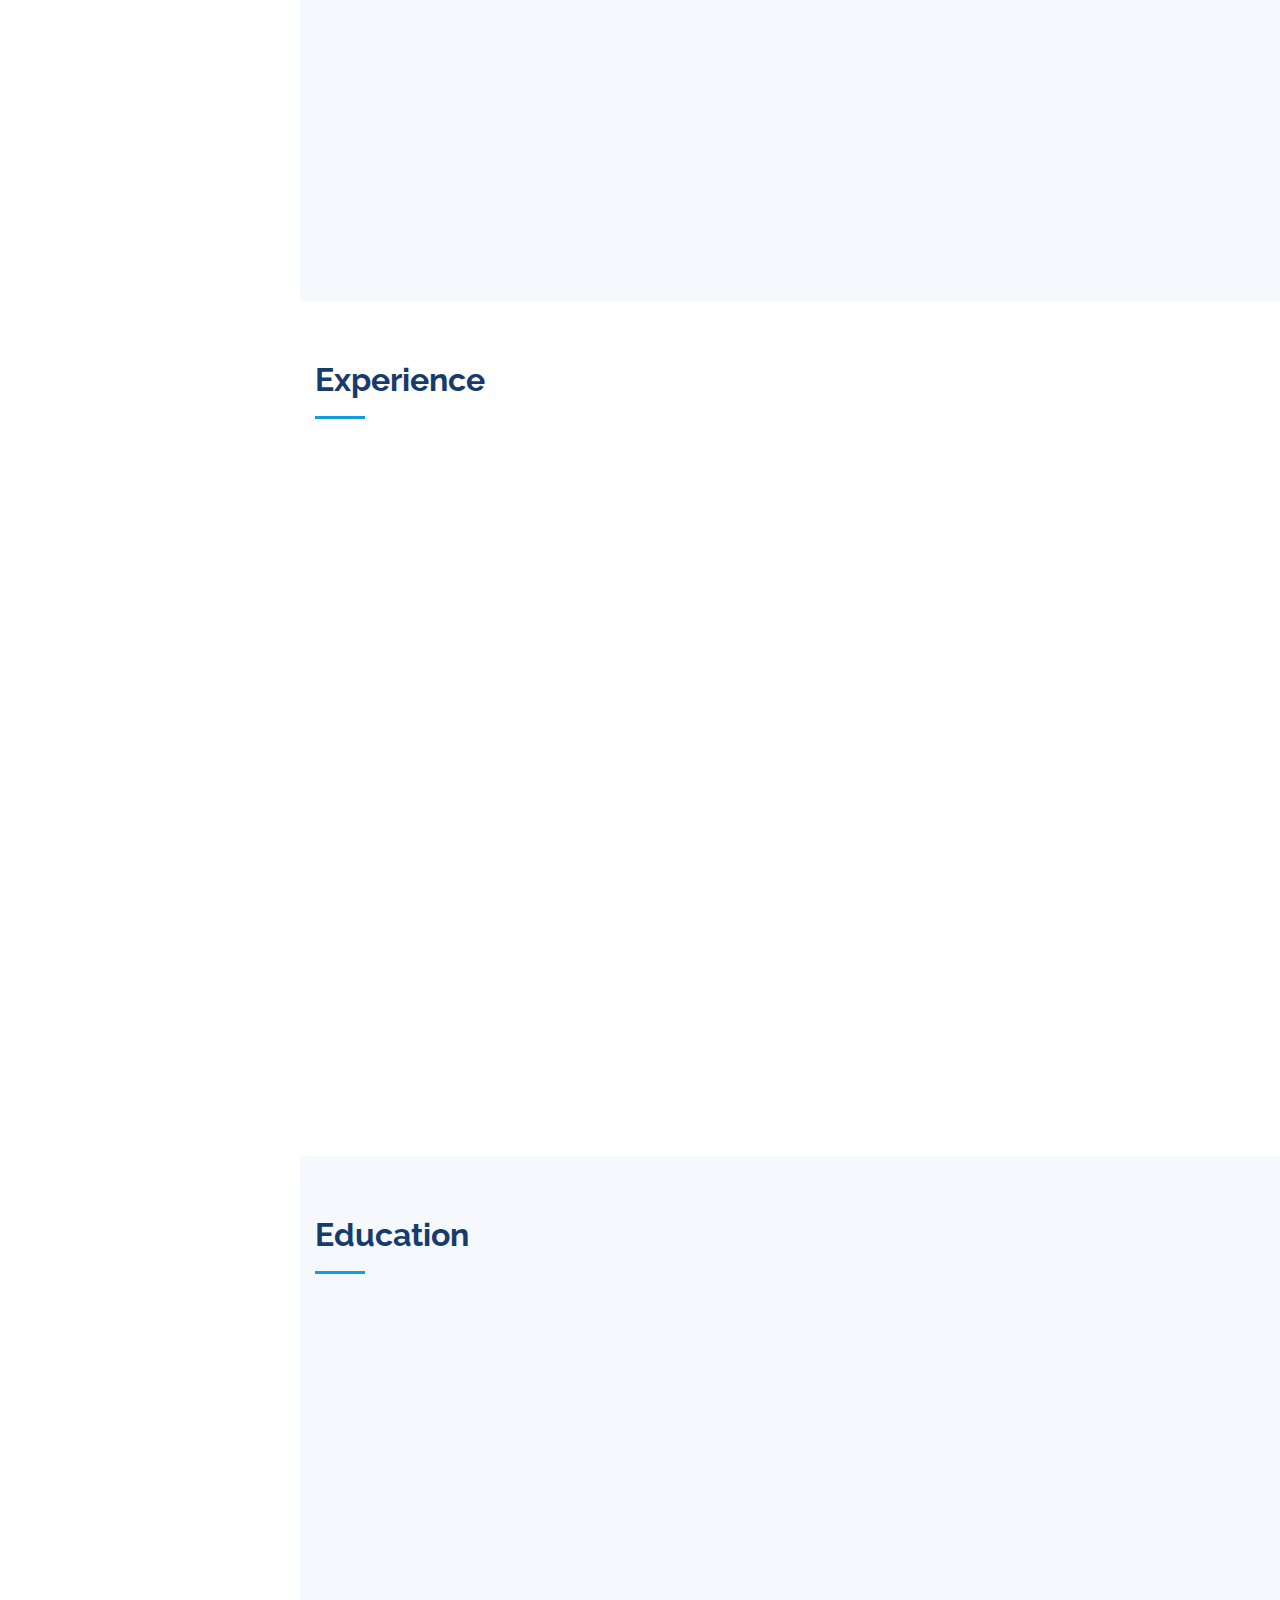
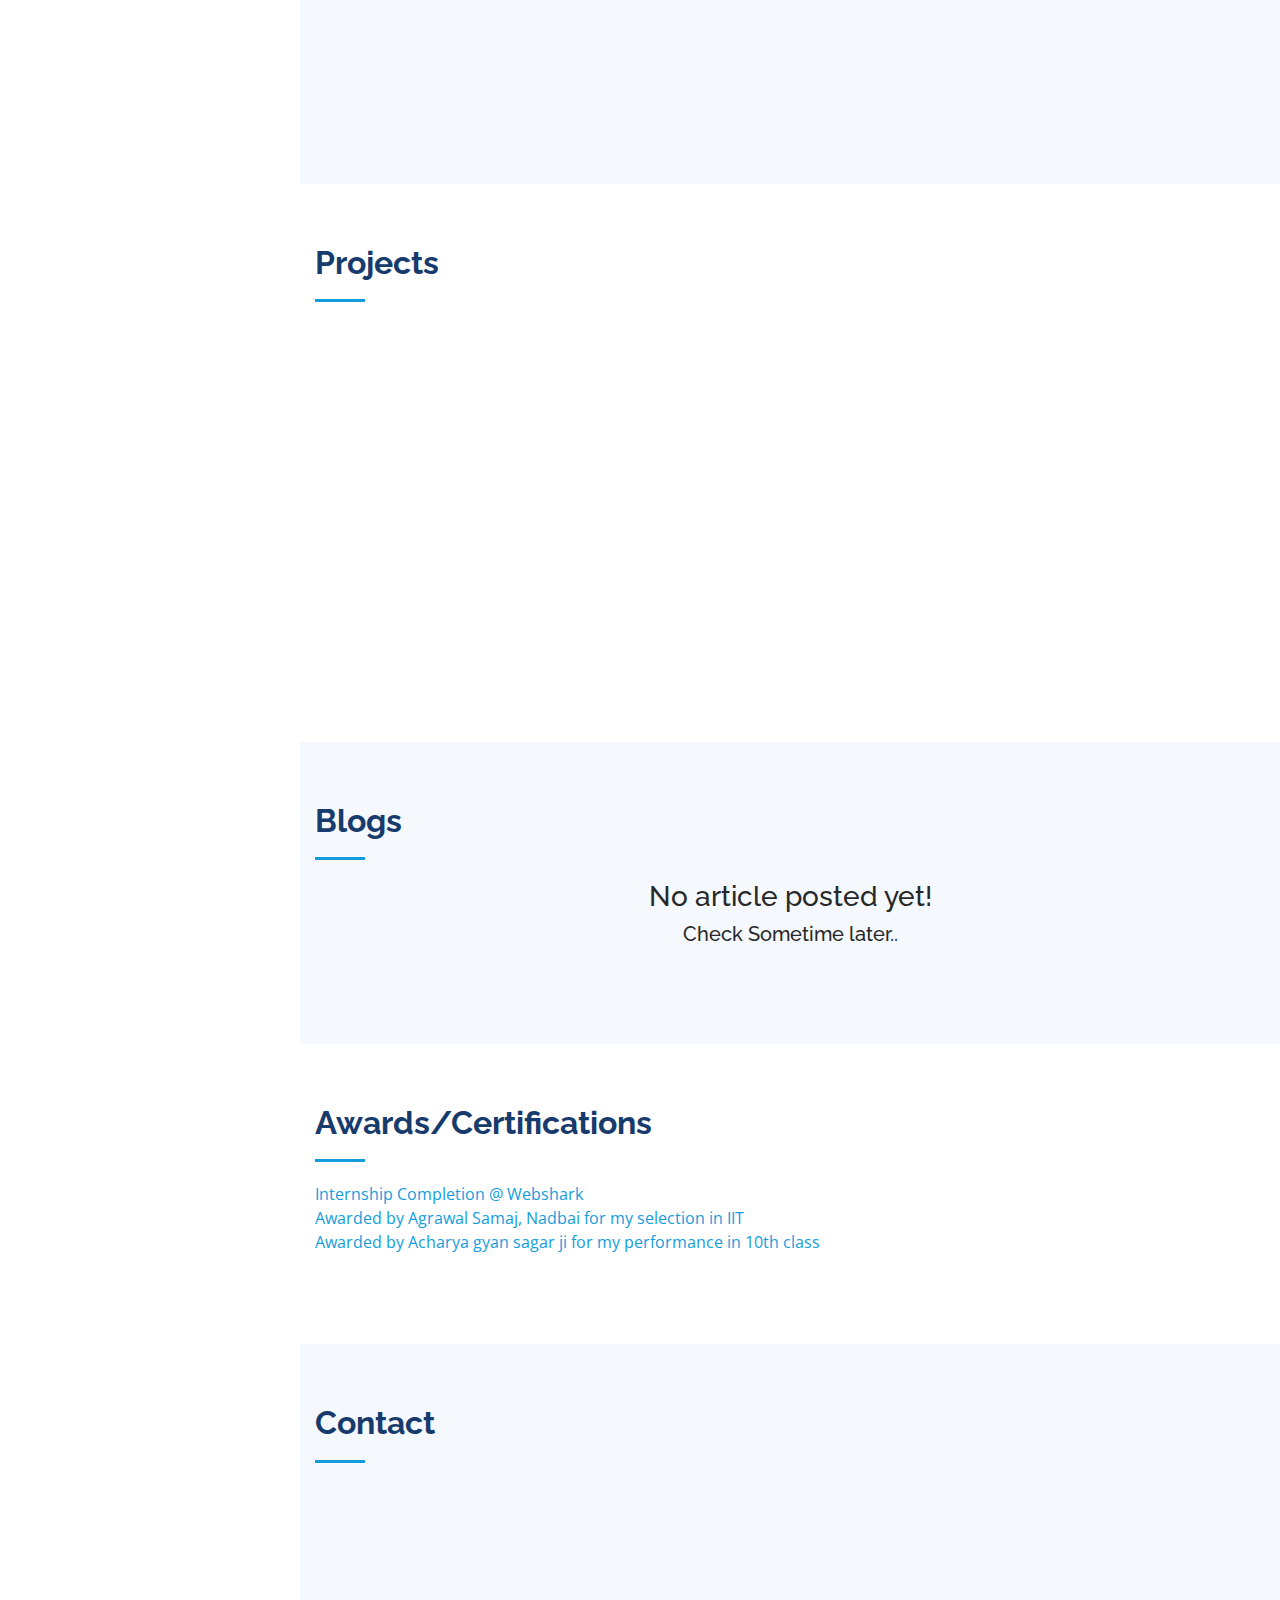
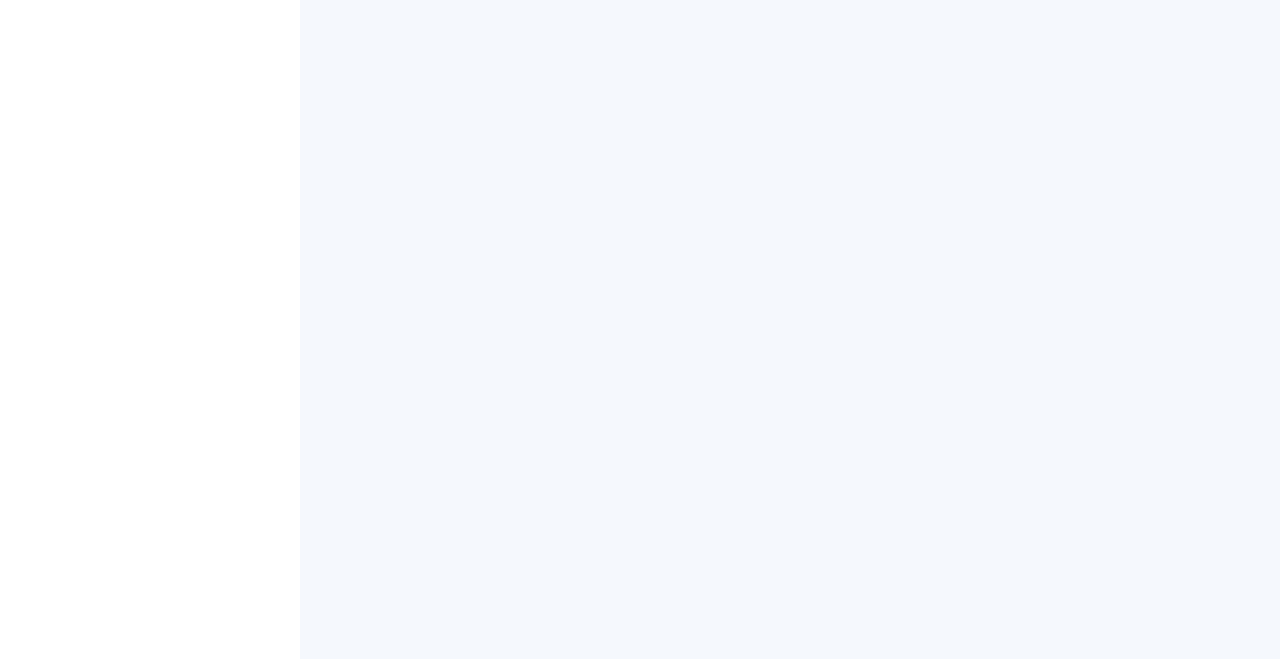
==== commit 21beb586: "Update index.html" ====
--- a/index.html
+++ b/index.html
@@ -50,7 +50,9 @@
         <div class="social-links mt-3 text-center">
           <a href="https://github.com/TGtarun" class="github"><i class="bx bxl-github"></i></a>
           <a href="https://twitter.com/TarunGo81149649?s=08" class="twitter"><i class="bx bxl-twitter"></i></a>
+          <!-- ===========
           <a href="https://gtarung.blogspot.com/" class="blogger"><i class="bx bxl-blogger"></i></a>
+          ============== -->
           <a href="https://www.linkedin.com/in/tarun-goyal-74160417b/" class="linkedin"><i class="bx bxl-linkedin"></i></a>
         </div>
       </div>
@@ -77,7 +79,7 @@
   <section id="hero" class="d-flex flex-column justify-content-center align-items-center">
     <div class="hero-container" data-aos="fade-in">
       <h1>Tarun Goyal</h1>
-      <p>I'm a <span class="typed" data-typed-items="Web Developer, Coder, AI/ML Enthusiast, 3rd Year Undergraduate at IIT Dharwad"></span></p>
+      <p>I'm a <span class="typed" data-typed-items="Web Developer, Coder, AI/ML Enthusiast, final Year UG at IIT Dharwad"></span></p>
     </div>
   </section><!-- End Hero -->
 
